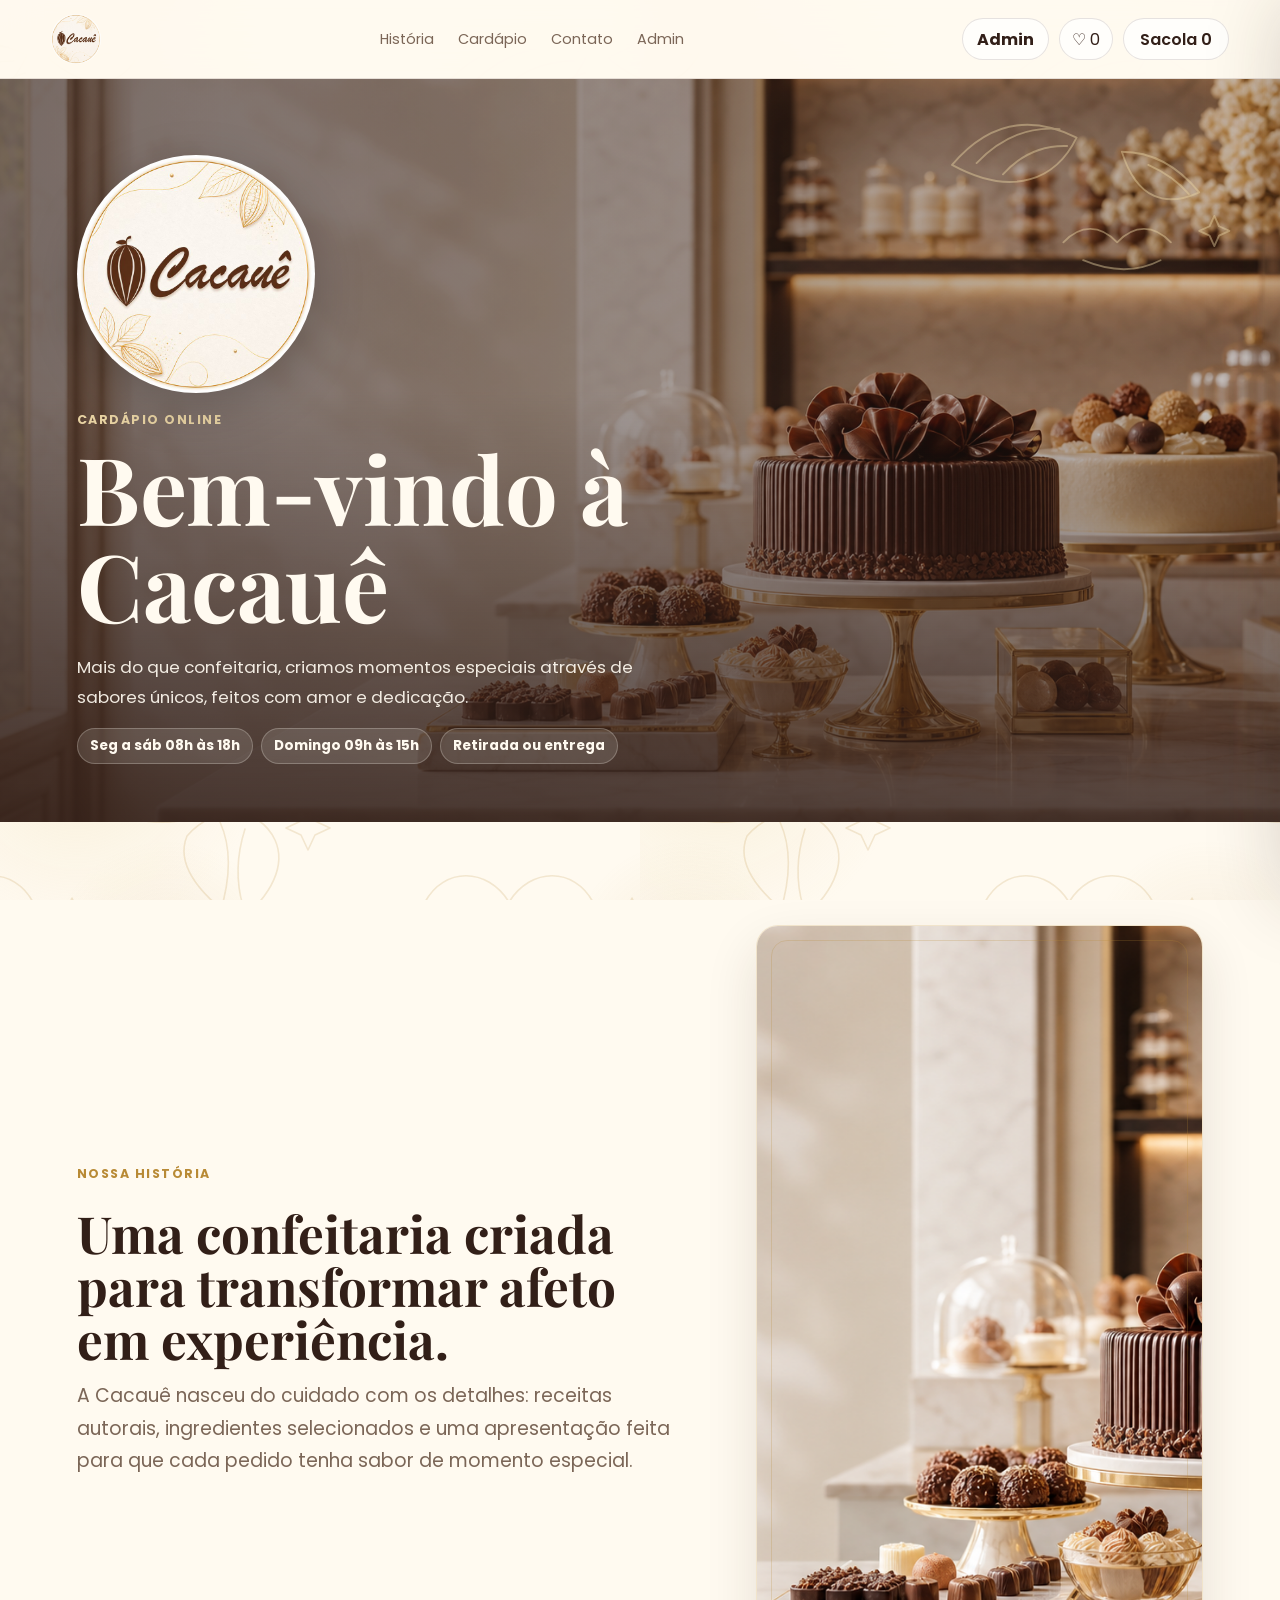
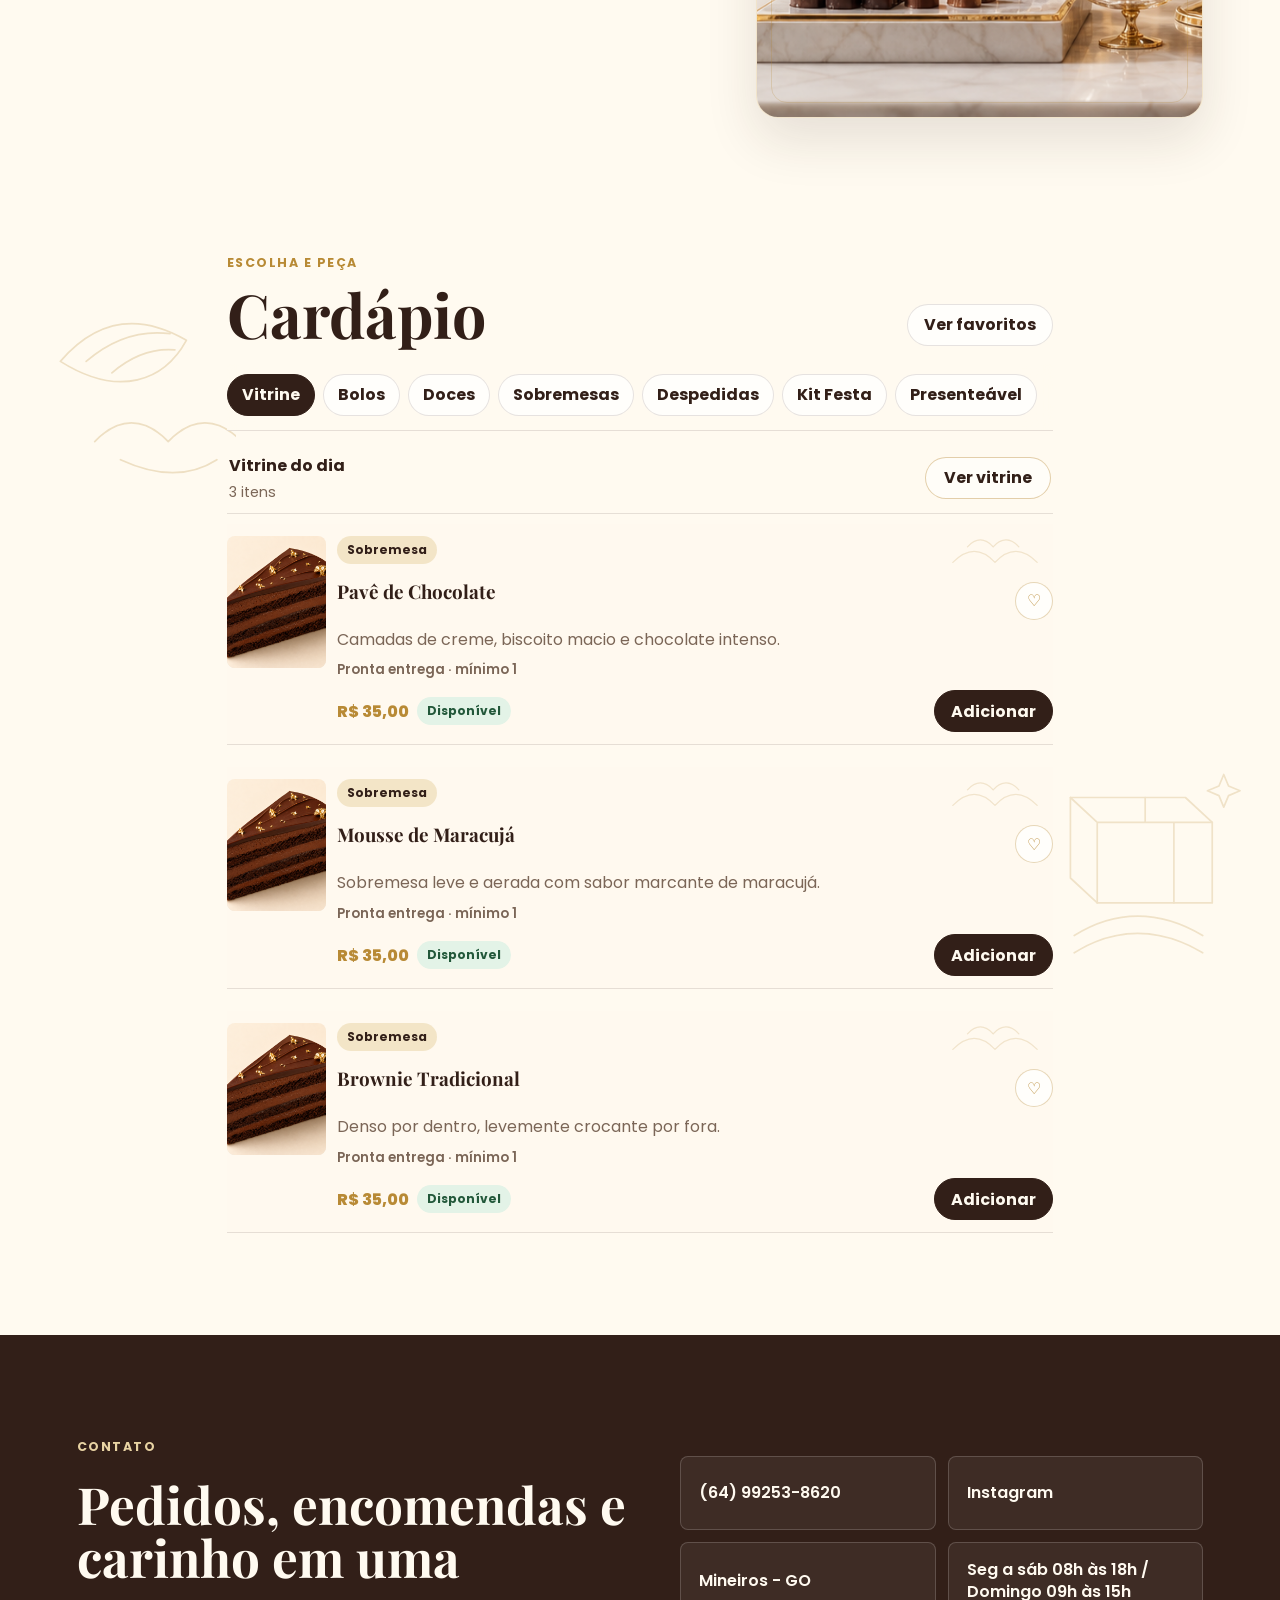
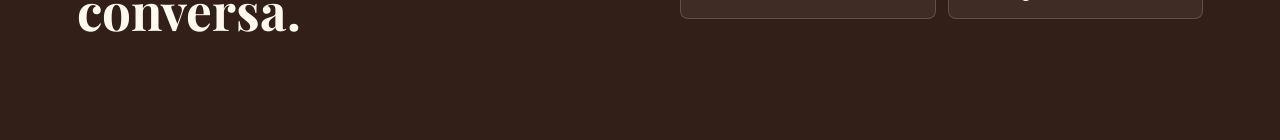
==== index.html @ 36d23761 "Add files via upload" ====
﻿<!doctype html>
<html lang="pt-BR">
  <head>
    <meta charset="UTF-8" />
    <meta name="viewport" content="width=device-width, initial-scale=1.0" />
    <meta name="theme-color" content="#fffaf0" />
    <meta name="mobile-web-app-capable" content="yes" />
    <meta name="apple-mobile-web-app-capable" content="yes" />
    <meta name="apple-mobile-web-app-title" content="Cacauê" />
    <meta name="apple-mobile-web-app-status-bar-style" content="default" />
    <link rel="manifest" href="manifest.webmanifest" />
    <link rel="icon" href="assets/icon-192.png" type="image/png" />
    <link rel="apple-touch-icon" href="assets/icon-192.png" />
    <title>Cacauê | Vitrine Digital Premium</title>
    <link rel="preconnect" href="https://fonts.googleapis.com" />
    <link rel="preconnect" href="https://fonts.gstatic.com" crossorigin />
    <link href="https://fonts.googleapis.com/css2?family=Playfair+Display:wght@600;700&family=Poppins:wght@300;400;500;600;700&display=swap" rel="stylesheet" />
    <link rel="stylesheet" href="styles.css?v=40" />
  </head>
  <body>
    <header class="topbar">
      <a class="brand" href="#home" aria-label="Cacauê">
        <img class="brand-logo-img" src="assets/logo-cacaue-app.jpg" alt="Cacauê" />
      </a>
      <nav class="desktop-nav" aria-label="Navegação principal">
        <a href="#historia">História</a>
        <a href="#cardapio">Cardápio</a>
        <a href="#contato">Contato</a>
        <button class="admin-open-button" type="button" data-open-admin>Admin</button>
      </nav>
      <div class="top-actions">
        <button class="admin-top-button" type="button" aria-label="Abrir admin" data-open-admin>Admin</button>
        <button class="icon-button" id="favoriteButton" type="button" aria-label="Ver favoritos" title="Favoritos">♡ <span id="favoriteCount">0</span></button>
        <button class="bag-button" id="bagButton" type="button" aria-label="Abrir sacola">Sacola <span id="bagCount">0</span></button>
      </div>
    </header>

    <main id="home">
      <section class="hero menu-cover">
        <img class="hero-image" src="assets/hero-cacaue.png" alt="Vitrine premium da Cacauê com bolos e doces finos" />
        <div class="hero-overlay"></div>
        <div class="hero-content">
          <img class="hero-logo-img" src="assets/logo-cacaue-app.jpg" alt="Cacauê" />
          <span class="eyebrow">Cardápio online</span>
          <h1>Bem-vindo à Cacauê</h1>
          <p>Mais do que confeitaria, criamos momentos especiais através de sabores únicos, feitos com amor e dedicação.</p>
          <div class="store-info">
            <span>Seg a sáb: 08h às 18h</span>
            <span>Domingo: 09h às 15h</span>
            <span>Retirada ou entrega</span>
          </div>
        </div>
      </section>

      <section class="section story-section" id="historia">
        <div class="story-copy">
          <span class="eyebrow" id="storyEyebrow">Nossa história</span>
          <h2 id="storyTitle">Uma confeitaria criada para transformar afeto em experiência.</h2>
          <p id="storyText">A Cacauê nasceu do cuidado com os detalhes: receitas autorais, ingredientes selecionados e uma apresentação feita para que cada pedido tenha sabor de momento especial.</p>
        </div>
        <div class="story-media">
          <img id="storyImage" src="assets/hero-cacaue.png" alt="História da Cacauê" />
        </div>
      </section>

      <section class="section care-section page-extra">
        <div class="section-heading">
          <span class="eyebrow">Feito com carinho</span>
          <h2>Detalhes que fazem a experiência ser lembrada.</h2>
        </div>
        <div class="value-grid" id="careGrid"></div>
      </section>

      <section class="section campaign-band page-extra" id="eventos">
        <div class="section-heading">
          <span class="eyebrow">Campanhas e eventos</span>
          <h2>Novidades da vitrine Cacauê.</h2>
        </div>
        <div class="campaign-grid" id="campaignGrid"></div>
      </section>

      <section class="section" id="cardapio">
        <div class="section-heading menu-heading">
          <div>
            <span class="eyebrow">Escolha e peça</span>
            <h2>Cardápio</h2>
          </div>
          <button class="text-button" id="showFavoritesOnly" type="button">Ver favoritos</button>
        </div>
        <div class="menu-layout">
          <aside class="menu-sidebar">
            <div class="category-tabs" id="categoryTabs"></div>
            <div class="menu-note page-extra">
              <span>Retirada e entrega</span>
              <p>Produtos esgotados continuam no cardápio para você conhecer tudo que a Cacauê prepara.</p>
            </div>
          </aside>
          <div>
            <div class="menu-toolbar">
              <div>
                <strong id="menuTitle">Todos os produtos</strong>
                <span id="menuCount">0 itens</span>
              </div>
              <button class="secondary-button compact" id="showAllProducts" type="button">Ver vitrine</button>
            </div>
            <div class="subcategory-tabs hidden" id="subcategoryTabs"></div>
            <div class="menu-grid" id="menuProducts"></div>
          </div>
        </div>
      </section>

      <section class="section order-section page-extra" id="encomendas">
        <div class="section-heading">
          <span class="eyebrow">Sob encomenda</span>
          <h2>Tortas, bolos, doces finos e kits para datas especiais.</h2>
        </div>
        <div class="order-grid" id="orderCategories"></div>
      </section>

      <section class="section reviews-section page-extra">
        <div class="section-heading with-action">
          <div>
            <span class="eyebrow">Avaliações dos clientes</span>
            <h2>Comentários aprovados pela Cacauê.</h2>
          </div>
          <button class="secondary-button compact" id="reviewButton" type="button">Enviar avaliação</button>
        </div>
        <div class="review-grid" id="reviewGrid"></div>
      </section>

      <section class="gallery-section page-extra" id="galeria" aria-label="Galeria Cacauê">
        <img src="assets/products/fatia-belga.png" alt="Fatia belga Cacauê" />
        <img src="assets/products/torta-pistache.png" alt="Torta de pistache Cacauê" />
        <img src="assets/products/doces-finos.png" alt="Doces finos Cacauê" />
        <img src="assets/products/bolo-red.png" alt="Bolo red velvet Cacauê" />
      </section>

      <section class="section contact-section" id="contato">
        <div class="contact-copy">
          <span class="eyebrow">Contato</span>
          <h2>Pedidos, encomendas e carinho em uma conversa.</h2>
        </div>
        <div class="contact-grid">
          <a href="https://wa.me/5564992538620" target="_blank" rel="noreferrer">(64) 99253-8620</a>
          <a href="https://instagram.com/" target="_blank" rel="noreferrer">Instagram</a>
          <span>Mineiros - GO</span>
          <span>Seg a sáb 08h às 18h / Dom 09h às 15h</span>
        </div>
      </section>

      <section class="admin-shell hidden" id="admin" aria-hidden="true" role="dialog" aria-modal="true">
        <aside class="admin-sidebar">
          <span class="eyebrow">Painel administrativo</span>
          <h2>Gestão simples da Cacauê.</h2>
          <button class="close-admin-button" id="closeAdminButton" type="button">Fechar admin</button>
          <div class="role-pill" id="adminRole">Acesso restrito</div>
          <form class="admin-login" id="adminLoginForm" autocomplete="off">
            <label for="adminEmail">E-mail autorizado</label>
            <input id="adminEmail" type="email" placeholder="seu@email.com" autocomplete="off" value="" required />
            <label for="adminPassword">Senha</label>
            <div class="password-field">
              <input id="adminPassword" type="password" placeholder="Digite sua senha" autocomplete="new-password" value="" required />
              <button id="toggleAdminPassword" type="button" aria-label="Mostrar senha" title="Mostrar senha">👁</button>
            </div>
            <button class="primary-button full" type="submit">Entrar no admin</button>
            <p id="adminLoginMessage">Use um e-mail autorizado para liberar a gestão.</p>
          </form>
          <button class="secondary-button compact hidden" id="adminLogoutButton" type="button">Sair do admin</button>
          <p class="admin-sync-message" id="adminSyncMessage">Entre no admin para salvar as alterações no servidor.</p>
          <nav class="admin-menu" aria-label="Menu administrativo">
            <a href="#admin-summary" data-admin-tab="summary">Resumo</a>
            <a href="#admin-tutorial" data-admin-tab="tutorial">Primeiro acesso</a>
            <a href="#admin-product-add" data-admin-tab="product-add">Adicionar produto</a>
            <a href="#admin-products" data-admin-tab="products">Editar produtos</a>
            <a href="#admin-orders" data-admin-tab="orders">Pedidos recebidos</a>
            <a href="#admin-campaigns" data-admin-tab="campaigns">Campanhas</a>
            <a href="#admin-reviews" data-admin-tab="reviews">Avaliações</a>
            <a href="#admin-clients" data-admin-tab="clients">Clientes</a>
            <a href="#admin-settings" data-admin-tab="settings">Configurações</a>
          </nav>
        </aside>
        <div class="admin-content hidden" id="adminContent">
          <div class="admin-welcome" id="admin-summary">
            <div>
              <span class="eyebrow">Comece por aqui</span>
              <h3>Controle rápido da loja</h3>
              <p>Veja os pedidos, cadastre produtos e confira o que aparece no cardápio.</p>
            </div>
            <div class="admin-welcome-actions">
              <button class="primary-button compact" type="button" data-admin-tab="product-add">Adicionar produto</button>
              <button class="secondary-button compact" id="refreshAdminData" type="button">Atualizar servidor</button>
            </div>
          </div>
          <div class="metric-grid" id="metricGrid"></div>
          <div class="admin-panels">
            <article id="admin-tutorial" data-admin-tab="tutorial">
              <span class="admin-section-label">Primeiro acesso</span>
              <h3>Como salvar para todos os clientes</h3>
              <p class="admin-helper">Use este passo a passo quando entrar no painel pela primeira vez ou quando algo não aparecer em outro celular.</p>
              <ol class="admin-tutorial-list">
                <li><strong>Entre com e-mail e senha do Supabase.</strong><span>O painel só salva no servidor quando aparecer a mensagem de admin conectado.</span></li>
                <li><strong>Cadastre ou edite o produto.</strong><span>Escolha categoria, subcategoria, preço, foto e disponibilidade.</span></li>
                <li><strong>Toque em salvar e espere a confirmação.</strong><span>Procure a mensagem “salvo com sucesso no servidor”. Se aparecer erro, a alteração não foi enviada para outros celulares.</span></li>
                <li><strong>Teste em outro aparelho.</strong><span>Abra o site novamente ou limpe o cache para confirmar que o servidor carregou a alteração.</span></li>
              </ol>
              <button class="primary-button compact" type="button" data-admin-tab="product-add">Cadastrar primeiro produto</button>
            </article>
            <article id="admin-orders" data-admin-tab="orders">
              <span class="admin-section-label">Acompanhar</span>
              <h3>Pedidos recebidos hoje</h3>
              <div id="orderList"></div>
            </article>
            <article id="admin-product-add" data-admin-tab="product-add">
              <span class="admin-section-label">Cardápio</span>
              <h3>Adicionar produto</h3>
              <p class="admin-helper">Cadastre um novo item no cardápio. Depois de salvar, ele aparecerá no site conforme a categoria, subcategoria e disponibilidade escolhidas.</p>
              <form id="productForm" class="admin-product-form">
                <input type="hidden" id="productId" />
                <label for="productName">Nome do produto</label>
                <small>Exemplo: Bolo de Ninho, Brigadeiro Belga, Kit Festa.</small>
                <input id="productName" placeholder="Nome do produto" required />
                <label for="productCategory">Categoria</label>
                <small>Escolha a aba onde esse produto vai aparecer no site.</small>
                <select id="productCategory" required></select>
                <div class="admin-subcategory-field" id="productSubcategoryField">
                  <label for="productSubcategory">Subaba / subcategoria</label>
                  <small>Escolha a subaba correta. Use "Nova subaba" apenas quando precisar criar outra opção.</small>
                  <select id="productSubcategory"></select>
                  <input id="productSubcategoryCustom" class="hidden" placeholder="Digite o nome da nova subaba" />
                </div>
                <label for="productPrice">Preço</label>
                <small>Use 0 quando o valor precisar aparecer como "Consultar".</small>
                <input id="productPrice" type="number" min="0" step="0.01" placeholder="Preço (0 = consultar)" required />
                <label for="productMinimum">Pedido mínimo</label>
                <small>Informe a menor quantidade aceita para esse produto.</small>
                <input id="productMinimum" type="number" min="1" step="1" placeholder="Pedido mínimo" required />
                <label for="productImage">Foto do produto</label>
                <small>Escolha uma foto do telefone ou cole o endereço da imagem.</small>
                <input id="productImage" placeholder="Imagem" value="assets/products/doces-finos.png" />
                <input id="productImageFile" type="file" accept="image/*" />
                <div class="admin-image-preview" id="productImagePreview">
                  <img src="assets/products/doces-finos.png" alt="Prévia da foto do produto" />
                  <span>Prévia da foto</span>
                </div>
                <label for="productImageFit">Como a foto aparece</label>
                <small>Use preencher para vitrine 3x4. Use foto inteira quando não quiser cortar nada.</small>
                <select id="productImageFit">
                  <option value="cover">Preencher 3x4</option>
                  <option value="contain">Mostrar foto inteira</option>
                </select>
                <label for="productImagePosition">Enquadramento da foto</label>
                <small>Escolha qual parte da foto deve ficar mais visível.</small>
                <select id="productImagePosition">
                  <option value="center">Centro</option>
                  <option value="top">Topo</option>
                  <option value="bottom">Baixo</option>
                  <option value="left">Esquerda</option>
                  <option value="right">Direita</option>
                </select>
                <label for="productShort">Descrição curta</label>
                <small>Aparece no card do produto.</small>
                <textarea id="productShort" placeholder="Descrição curta" required></textarea>
                <label for="productDescription">Descrição completa</label>
                <small>Aparece quando o cliente abre os detalhes do produto.</small>
                <textarea id="productDescription" placeholder="Descrição completa" required></textarea>
                <label class="admin-check"><input id="productAvailable" type="checkbox" checked /> Disponível para compra</label>
                <label class="admin-check"><input id="productShowcase" type="checkbox" /> Aparece na Vitrine do dia</label>
                <label class="admin-check"><input id="productMadeToOrder" type="checkbox" checked /> Sob encomenda</label>
                <div class="admin-status-box">
                  <strong>Status na vitrine</strong>
                  <small>Disponível permite compra. Indisponível continua visível como esgotado quando estiver na Vitrine.</small>
                </div>
                <label for="productTags">Selos do produto</label>
                <small>Separe por vírgula. Exemplo: Favorito, Mais vendido, Destaque, Novidade.</small>
                <input id="productTags" placeholder="Favorito, Destaque, Novidade" />
                <div class="admin-form-actions">
                  <button class="primary-button compact" type="submit">Salvar produto</button>
                  <button class="secondary-button compact" id="cancelProductEdit" type="button">Cancelar edição</button>
                </div>
              </form>
            </article>
            <article id="admin-products" data-admin-tab="products">
              <span class="admin-section-label">Editar</span>
              <h3>Editar produtos cadastrados</h3>
              <p class="admin-helper">Escolha uma categoria, toque em editar e altere foto, preço, descrição, disponibilidade e selos.</p>
              <div class="admin-filter-row">
                <select id="adminCategoryFilter" aria-label="Filtrar produtos por categoria"></select>
                <span id="adminProductCount"></span>
              </div>
              <h4 class="admin-list-title">Produtos já cadastrados</h4>
              <div class="admin-product-list" id="adminProductList"></div>
            </article>
            <article id="admin-campaigns" data-admin-tab="campaigns">
              <span class="admin-section-label">Divulgação</span>
              <h3>Cadastrar campanha</h3>
              <p class="admin-helper">Use para divulgar festival, promoção, data comemorativa ou lançamento. A campanha só aparece enquanto estiver dentro das datas.</p>
              <form id="campaignForm" class="admin-product-form">
                <input type="hidden" id="campaignId" name="id" />
                <label for="campaignTitle">Nome da campanha</label>
                <small>Exemplo: Festival de Fatias, Dia dos Namorados, Kit Especial.</small>
                <input id="campaignTitle" name="title" placeholder="Título da campanha" required />
                <label for="campaignDescription">Descrição da campanha</label>
                <small>Explique o que o cliente vai encontrar nessa campanha.</small>
                <textarea id="campaignDescription" name="description" placeholder="Descrição que aparece no site" required></textarea>
                <label for="campaignImage">Foto da campanha</label>
                <small>Escolha uma imagem do telefone ou cole o caminho da imagem.</small>
                <input id="campaignImage" name="image" placeholder="assets/hero-cacaue.png" value="assets/hero-cacaue.png" />
                <input id="campaignImageFile" type="file" accept="image/*" />
                <div class="admin-image-preview" id="campaignImagePreview">
                  <img src="assets/hero-cacaue.png" alt="Prévia da campanha" />
                  <span>Prévia da campanha</span>
                </div>
                <label for="campaignStart">Período da campanha</label>
                <small>Data inicial e data final. Depois da data final ela some automaticamente.</small>
                <input id="campaignStart" name="starts" type="date" required />
                <input id="campaignEnd" name="date" type="date" required />
                <div class="admin-form-actions">
                  <button class="primary-button compact" type="submit">Salvar campanha</button>
                  <button class="secondary-button compact" id="cancelCampaignEdit" type="button">Cancelar edição</button>
                </div>
              </form>
              <div id="adminCampaigns"></div>
            </article>
            <article id="admin-reviews" data-admin-tab="reviews">
              <span class="admin-section-label">Relacionamento</span>
              <h3>Avaliações pendentes</h3>
              <p class="admin-helper">Aprove ou remova os comentários enviados pelos clientes antes de aparecerem no site.</p>
              <div id="pendingReviews"></div>
            </article>
            <article id="admin-clients" data-admin-tab="clients">
              <span class="admin-section-label">Histórico</span>
              <h3>Clientes</h3>
              <p class="admin-helper">Resumo dos clientes para acompanhar histórico, pedidos e relacionamento.</p>
              <div id="clientList"></div>
            </article>
            <article id="admin-settings" data-admin-tab="settings">
              <span class="admin-section-label">Loja</span>
              <h3>Configurações da loja</h3>
              <p class="admin-helper">Altere aqui os dados que aparecem na área de contato e no topo do site.</p>
              <form id="storeSettingsForm" class="admin-product-form">
                <label for="storeWhatsapp">WhatsApp</label>
                <small>Digite com DDD. Exemplo: (64) 99253-8620.</small>
                <input id="storeWhatsapp" name="whatsapp" placeholder="(64) 99253-8620" required />
                <label for="storeInstagram">Instagram</label>
                <small>Cole o link do perfil ou deixe apenas https://instagram.com/.</small>
                <input id="storeInstagram" name="instagram" placeholder="https://instagram.com/" required />
                <label for="storeCity">Cidade</label>
                <input id="storeCity" name="city" placeholder="Mineiros - GO" required />
                <label for="storeWeekHours">Horário durante a semana</label>
                <input id="storeWeekHours" name="weekHours" placeholder="Seg a sáb 08h às 18h" required />
                <label for="storeSundayHours">Horário de domingo</label>
                <input id="storeSundayHours" name="sundayHours" placeholder="Domingo 09h às 15h" required />
                <label for="storeOrderRule">Regra de pedidos</label>
                <small>Exemplo: 50% na confirmação e restante na retirada.</small>
                <textarea id="storeOrderRule" name="orderRule" placeholder="Regra de pagamento ou retirada" required></textarea>
                <label for="storeHeroTitle">Capa do site</label>
                <small>Edite a chamada principal, frase e foto que aparecem no topo da vitrine.</small>
                <input id="storeHeroEyebrow" name="heroEyebrow" placeholder="Cardápio online" />
                <input id="storeHeroTitle" name="heroTitle" placeholder="Bem-vindo à Cacauê" />
                <textarea id="storeHeroText" name="heroText" placeholder="Frase da capa"></textarea>
                <input id="storeHeroImage" name="heroImage" placeholder="assets/hero-cacaue.png" />
                <input id="storeHeroImageFile" type="file" accept="image/*" />
                <div class="admin-image-preview" id="storeHeroImagePreview">
                  <img src="assets/hero-cacaue.png" alt="Prévia da capa" />
                  <span>Prévia da capa</span>
                </div>
                <label for="storeLogoImage">Logo da marca</label>
                <small>Escolha a logo que aparece no topo e na capa do site.</small>
                <input id="storeLogoImage" name="logoImage" placeholder="assets/logo-cacaue-app.jpg" />
                <input id="storeLogoImageFile" type="file" accept="image/*" />
                <div class="admin-image-preview logo-preview" id="storeLogoImagePreview">
                  <img src="assets/logo-cacaue-app.jpg" alt="Prévia da logo" />
                  <span>Prévia da logo</span>
                </div>
                <label for="storeStoryTitle">História da Cacauê</label>
                <small>Esse texto aparece na página inicial para contar um pouco da marca.</small>
                <input id="storeStoryEyebrow" name="storyEyebrow" placeholder="Nossa história" />
                <input id="storeStoryTitle" name="storyTitle" placeholder="Título da história" />
                <textarea id="storeStoryText" name="storyText" placeholder="Conte aqui a história da Cacauê"></textarea>
                <input id="storeStoryImage" name="storyImage" placeholder="assets/hero-cacaue.png" />
                <input id="storeStoryImageFile" type="file" accept="image/*" />
                <div class="admin-image-preview" id="storeStoryImagePreview">
                  <img src="assets/hero-cacaue.png" alt="Prévia da história" />
                  <span>Prévia da história</span>
                </div>
                <button class="primary-button compact" type="submit">Salvar dados da loja</button>
              </form>
              <div class="admin-setting-list" id="storeSettingsPreview">
                <div><span>WhatsApp</span><strong>(64) 99253-8620</strong></div>
                <div><span>Cidade</span><strong>Mineiros - GO</strong></div>
                <div><span>Funcionamento</span><strong>Seg a sáb 08h às 18h / Dom 09h às 15h</strong></div>
                <div><span>Pedidos</span><strong>50% na confirmação e restante na retirada</strong></div>
              </div>
            </article>
          </div>
        </div>
      </section>
    </main>

    <div class="modal" id="productModal" aria-hidden="true">
      <div class="modal-panel" role="dialog" aria-modal="true" aria-labelledby="modalTitle">
        <button class="close-button" type="button" data-close-modal aria-label="Fechar">×</button>
        <div class="product-detail" id="productDetail"></div>
      </div>
    </div>

    <div class="bag-summary hidden" id="bagSummary" aria-live="polite">
      <div>
        <strong id="bagSummaryTitle">Item adicionado</strong>
        <span id="bagSummaryMeta">Sua sacola foi atualizada.</span>
      </div>
      <div class="bag-summary-actions">
        <button class="secondary-button compact" id="summaryOpenBag" type="button">Ver sacola</button>
        <button class="primary-button compact" id="summaryCheckout" type="button">Finalizar pedido</button>
      </div>
    </div>

    <aside class="drawer" id="bagDrawer" aria-hidden="true">
      <div class="drawer-header">
        <div>
          <span class="eyebrow">Sacola</span>
          <h2>Seu pedido</h2>
        </div>
        <button class="close-button" type="button" id="closeBag" aria-label="Fechar sacola">×</button>
      </div>
      <div class="drawer-body">
        <div id="bagItems"></div>
        <div class="customer-form">
          <h3>Dados do pedido</h3>
          <input id="customerName" placeholder="Nome para o pedido" />
        </div>
        <div class="fulfillment">
          <div class="segmented">
            <button type="button" class="active" data-mode="retirada">Retirada</button>
            <button type="button" data-mode="entrega">Entrega</button>
          </div>
          <div id="pickupFields" class="field-grid">
            <input id="pickupDate" type="date" />
            <input id="pickupTime" type="time" />
          </div>
          <div id="deliveryFields" class="field-grid hidden">
            <input placeholder="Endereço" />
            <input placeholder="Número" />
            <input placeholder="Complemento" />
            <input placeholder="Bairro" />
            <input placeholder="Referência" />
          </div>
        </div>
        <div class="totals" id="totals"></div>
        <button class="primary-button full" id="checkoutButton" type="button">Finalizar pedido</button>
        <div class="thanks hidden" id="thanksBox"></div>
      </div>
    </aside>

    <div class="modal" id="reviewModal" aria-hidden="true">
      <div class="modal-panel small" role="dialog" aria-modal="true" aria-labelledby="reviewTitle">
        <button class="close-button" type="button" data-close-review aria-label="Fechar">×</button>
        <h2 id="reviewTitle">Enviar avaliação</h2>
        <form id="reviewForm" class="review-form">
          <input name="name" placeholder="Seu nome" required />
          <textarea name="message" placeholder="Conte como foi sua experiência" required></textarea>
          <button class="primary-button full" type="submit">Enviar para aprovação</button>
        </form>
      </div>
    </div>

    <div class="install-app hidden" id="installAppPrompt" role="dialog" aria-live="polite" aria-label="Salvar app Cacauê">
      <div>
        <strong>Salvar Cacauê no celular</strong>
        <span id="installAppText">Acesse a vitrine mais rápido pela tela inicial.</span>
      </div>
      <div class="install-app-actions">
        <button class="secondary-button compact" id="dismissInstallApp" type="button">Agora não</button>
        <button class="primary-button compact" id="installAppButton" type="button">Salvar app</button>
      </div>
    </div>

    <script src="app.js?v=30"></script>
  </body>
</html>
---- styles.css ----
:root {
  --gold: #b88a35;
  --gold-soft: #e8d3a3;
  --cream: #fffaf0;
  --beige: #eadfce;
  --brown: #321f18;
  --muted: #7b6657;
  --white: #fffefb;
  --line: rgba(50, 31, 24, 0.12);
  --decor-line: rgba(184, 138, 53, 0.22);
  --shadow: 0 24px 70px rgba(50, 31, 24, 0.12);
  --radius: 8px;
}

* {
  box-sizing: border-box;
}

html {
  width: 100%;
  scroll-behavior: smooth;
  overflow-x: hidden;
}

body {
  width: 100%;
  min-width: 0;
  margin: 0;
  overflow-x: hidden;
  color: var(--brown);
  background-color: var(--cream);
  background-image:
    url("data:image/svg+xml,%3Csvg width='560' height='560' viewBox='0 0 560 560' xmlns='http://www.w3.org/2000/svg'%3E%3Cg fill='none' stroke='%23b88a35' stroke-width='1.6' stroke-linecap='round' stroke-linejoin='round' opacity='.18'%3E%3Cpath d='M76 96c42-54 96-67 151-41-22 49-73 79-151 41Z'/%3E%3Cpath d='M105 91c29-32 64-47 104-44M132 100c22-26 50-39 82-39M171 112c14-20 31-32 54-39'/%3E%3Cpath d='M248 58c30-18 61-20 92-7-14 31-45 47-92 7Z'/%3E%3Cpath d='M278 64c18-11 36-14 55-9'/%3E%3Cellipse cx='410' cy='92' rx='28' ry='11' transform='rotate(-16 410 92)'/%3E%3Cellipse cx='462' cy='118' rx='28' ry='11' transform='rotate(18 462 118)'/%3E%3Cpath d='M387 276c28-32 72-30 88 4 11 24-2 55-37 82-39-28-63-57-51-86Z'/%3E%3Cpath d='M420 262c10 22 12 52 0 91M445 269c-8 25-10 50-2 77'/%3E%3Cpath d='M65 342c19-35 62-35 84 0 22-35 65-35 84 0-18 36-52 67-84 89-32-22-66-53-84-89Z'/%3E%3Cpath d='M318 430c33-24 73-24 105 0M318 430c33 24 72 24 105 0M356 407v47M386 407v47'/%3E%3Cpath d='M64 480c60-34 116-34 166 0M84 501c44-24 83-24 126 0'/%3E%3Cpath d='M376 488c45-29 94-29 139 0M376 512c45-29 94-29 139 0'/%3E%3Cpath d='M274 224c28-28 58-28 86 0 28-28 58-28 86 0'/%3E%3Cpath d='M297 245c45 23 86 23 127 0'/%3E%3Cpath d='M90 210c18-25 45-25 63 0 18-25 45-25 63 0'/%3E%3Cpath d='M121 232c18 12 45 12 64 0'/%3E%3Cpath d='M508 246l7 15 15 7-15 7-7 15-7-15-15-7 15-7 7-15ZM272 338l5 11 11 5-11 5-5 11-5-11-11-5 11-5 5-11Z'/%3E%3Ccircle cx='500' cy='374' r='4'/%3E%3Ccircle cx='520' cy='396' r='2.5'/%3E%3Ccircle cx='260' cy='116' r='3'/%3E%3C/g%3E%3C/svg%3E"),
    radial-gradient(circle at 12% 18%, rgba(232, 211, 163, 0.26), transparent 24%),
    radial-gradient(circle at 86% 42%, rgba(184, 138, 53, 0.1), transparent 22%);
  background-attachment: fixed;
  background-size: 560px 560px, 640px 640px, 520px 520px;
  background-position: center top, left top, right 220px;
  font-family: "Poppins", sans-serif;
}

main {
  width: 100%;
  min-width: 0;
  overflow: hidden;
}

button,
input,
textarea {
  font: inherit;
}

button,
a {
  -webkit-tap-highlight-color: transparent;
}

a {
  color: inherit;
  text-decoration: none;
}

img {
  display: block;
  max-width: 100%;
}

.topbar {
  position: sticky;
  top: 0;
  z-index: 20;
  display: flex;
  align-items: center;
  justify-content: space-between;
  gap: 18px;
  min-height: 74px;
  width: 100%;
  padding: 14px clamp(18px, 4vw, 56px);
  background: rgba(255, 250, 240, 0.88);
  border-bottom: 1px solid var(--line);
  backdrop-filter: blur(18px);
}

.brand,
.logo-lockup {
  display: inline-flex;
  align-items: center;
  gap: 10px;
  color: var(--brown);
  font-family: "Playfair Display", serif;
  font-size: 1.35rem;
  font-weight: 700;
}

.brand-mark {
  display: grid;
  width: 38px;
  height: 38px;
  place-items: center;
  color: var(--cream);
  background: var(--brown);
  border: 1px solid rgba(184, 138, 53, 0.5);
  border-radius: 50%;
  font-family: "Playfair Display", serif;
  font-weight: 700;
}

.brand-mark.large {
  width: 54px;
  height: 54px;
  font-size: 1.7rem;
  background: linear-gradient(140deg, var(--brown), #6b4b32);
}

.brand-logo-img {
  display: block;
  width: 50px;
  height: 50px;
  object-fit: contain;
  object-position: center;
  border-radius: 50%;
}

.desktop-nav {
  display: flex;
  align-items: center;
  gap: 24px;
  color: var(--muted);
  font-size: 0.9rem;
}

.desktop-nav a:hover,
.admin-open-button:hover,
.admin-top-button:hover {
  color: var(--brown);
}

.admin-open-button,
.close-admin-button {
  border: 0;
  background: transparent;
  color: inherit;
  cursor: pointer;
  font: inherit;
}

.admin-open-button {
  padding: 0;
}

.close-admin-button {
  width: 100%;
  min-height: 40px;
  margin: 14px 0;
  border: 1px solid var(--line);
  border-radius: 999px;
  background: var(--white);
  color: var(--brown);
  font-weight: 700;
}

.top-actions {
  display: flex;
  align-items: center;
  gap: 10px;
}

.icon-button,
.bag-button,
.text-button,
.admin-top-button,
.close-button,
.segmented button {
  cursor: pointer;
  border: 1px solid var(--line);
  background: var(--white);
  color: var(--brown);
}

.icon-button {
  min-width: 54px;
  height: 42px;
  border-radius: 999px;
}

.admin-top-button {
  min-height: 42px;
  padding: 0 14px;
  border-radius: 999px;
  font-weight: 700;
}

.bag-button {
  min-height: 42px;
  padding: 0 16px;
  border-radius: 999px;
  font-weight: 600;
}

.bag-button.has-items {
  color: var(--cream);
  background: var(--brown);
  border-color: var(--gold);
  box-shadow: 0 0 0 4px rgba(184, 138, 53, 0.18), 0 12px 28px rgba(50, 31, 24, 0.16);
}

.text-button {
  min-height: 42px;
  padding: 0 16px;
  border-radius: 999px;
  font-weight: 700;
}

.hero {
  position: relative;
  min-height: calc(92vh - 74px);
  overflow: hidden;
  display: grid;
  align-items: center;
  padding: clamp(34px, 6vw, 78px) clamp(20px, 6vw, 86px);
}

.page-extra {
  display: none !important;
}

.menu-cover {
  min-height: clamp(480px, 72vh, 660px);
  align-items: end;
  padding: clamp(42px, 7vw, 76px) clamp(22px, 6vw, 86px) clamp(34px, 6vw, 58px);
}

.menu-cover::before {
  content: "";
  position: absolute;
  inset: 18px 24px auto auto;
  width: min(340px, 42vw);
  height: 220px;
  background-image: url("data:image/svg+xml,%3Csvg width='360' height='230' viewBox='0 0 360 230' xmlns='http://www.w3.org/2000/svg'%3E%3Cg fill='none' stroke='%23e8d3a3' stroke-width='2' stroke-linecap='round' stroke-linejoin='round' opacity='.62'%3E%3Cpath d='M38 72c38-45 82-54 132-29-21 43-66 65-132 29Z'/%3E%3Cpath d='M64 70c26-27 55-39 88-36M92 82c19-21 41-31 68-30'/%3E%3Cpath d='M218 58c32 0 59 15 82 43-35 16-66 8-82-43Z'/%3E%3Cpath d='M246 72c18 8 32 18 43 31'/%3E%3Cpath d='M156 154c18-19 39-19 57 0 18-19 39-19 57 0'/%3E%3Cpath d='M177 173c31 13 57 13 82 0'/%3E%3Cpath d='M316 126l5 11 11 5-11 5-5 11-5-11-11-5 11-5 5-11Z'/%3E%3C/g%3E%3C/svg%3E");
  background-repeat: no-repeat;
  background-size: contain;
  opacity: 0.72;
  pointer-events: none;
  z-index: 1;
}

.menu-cover .hero-overlay {
  background: linear-gradient(0deg, rgba(50, 31, 24, 0.78), rgba(50, 31, 24, 0.18) 58%), linear-gradient(90deg, rgba(50, 31, 24, 0.58), rgba(50, 31, 24, 0.08));
}

.menu-cover .hero-content {
  width: min(760px, 100%);
  padding: 0;
  color: var(--cream);
}

.menu-cover .eyebrow {
  color: var(--gold-soft);
}

.menu-cover h1 {
  max-width: 980px;
  margin-top: 8px;
  font-size: clamp(3.1rem, 7.4vw, 5.85rem);
}

.menu-cover p {
  width: min(620px, 100%);
  margin-top: 10px;
  color: rgba(255, 250, 240, 0.92);
  font-size: 1rem;
}

.store-info {
  display: flex;
  flex-wrap: wrap;
  gap: 8px;
  margin-top: 16px;
}

.store-info span {
  min-height: 34px;
  padding: 7px 12px;
  border: 1px solid rgba(255, 250, 240, 0.24);
  border-radius: 999px;
  background: rgba(255, 250, 240, 0.12);
  color: var(--cream);
  font-size: 0.86rem;
  font-weight: 700;
}

.story-section {
  display: grid;
  grid-template-columns: minmax(0, 1fr) minmax(260px, 0.72fr);
  align-items: center;
  gap: clamp(22px, 5vw, 58px);
  padding-top: clamp(34px, 6vw, 72px);
  padding-bottom: clamp(34px, 6vw, 72px);
}

.story-copy {
  display: grid;
  gap: 14px;
}

.story-copy p {
  max-width: 680px;
  color: var(--muted);
  font-size: clamp(1rem, 2vw, 1.18rem);
  line-height: 1.72;
}

.story-media {
  position: relative;
  overflow: hidden;
  border: 1px solid rgba(184, 138, 53, 0.2);
  border-radius: 22px;
  background: rgba(255, 250, 240, 0.86);
  box-shadow: 0 22px 52px rgba(50, 31, 24, 0.12);
}

.story-media::after {
  content: "";
  position: absolute;
  inset: 14px;
  border: 1px solid rgba(184, 138, 53, 0.22);
  border-radius: 16px;
  pointer-events: none;
}

.story-media img {
  display: block;
  width: 100%;
  aspect-ratio: 9 / 16;
  object-fit: cover;
}

.hero-image,
.hero-overlay {
  position: absolute;
  inset: 0;
  width: 100%;
  height: 100%;
}

.hero-image {
  object-fit: cover;
}

.hero-overlay {
  background: linear-gradient(90deg, rgba(255, 250, 240, 0.96), rgba(255, 250, 240, 0.72) 39%, rgba(255, 250, 240, 0.16) 70%);
}

.hero-content {
  position: relative;
  z-index: 1;
  width: min(660px, 100%);
  padding-bottom: 3vh;
}

.hero-logo-img {
  display: block;
  width: min(238px, 34vw);
  aspect-ratio: 1;
  max-height: none;
  margin-bottom: 18px;
  object-fit: contain;
  object-position: center;
  border-radius: 50%;
  filter: drop-shadow(0 14px 24px rgba(0, 0, 0, 0.18));
}

h1,
h2,
h3 {
  margin: 0;
  font-family: "Playfair Display", serif;
  line-height: 1.04;
  letter-spacing: 0;
}

h1 {
  margin-top: 24px;
  font-size: clamp(2.45rem, 5vw, 4.45rem);
}

h2 {
  font-size: clamp(2rem, 4vw, 3.6rem);
}

h3 {
  font-size: 1.35rem;
}

p {
  margin: 0;
  color: var(--muted);
  line-height: 1.8;
}

.hero-content p {
  width: min(560px, 100%);
  margin-top: 18px;
  font-size: 1.05rem;
}

.hero-actions {
  display: flex;
  flex-wrap: wrap;
  gap: 12px;
  margin-top: 24px;
}

.primary-button,
.secondary-button {
  display: inline-flex;
  align-items: center;
  justify-content: center;
  min-height: 48px;
  padding: 0 22px;
  border-radius: 999px;
  border: 1px solid transparent;
  cursor: pointer;
  font-weight: 700;
}

.primary-button {
  color: var(--cream);
  background: var(--brown);
}

.primary-button:disabled,
.secondary-button:disabled {
  cursor: not-allowed;
  color: var(--muted);
  background: var(--beige);
  border-color: transparent;
}

.secondary-button {
  color: var(--brown);
  background: rgba(255, 254, 251, 0.72);
  border-color: rgba(184, 138, 53, 0.4);
}

.compact {
  min-height: 42px;
  padding-inline: 18px;
}

.full {
  width: 100%;
}

.section {
  width: 100%;
  padding: clamp(56px, 8vw, 108px) clamp(20px, 6vw, 86px);
}

#cardapio {
  position: relative;
  width: min(980px, 100%);
  margin: 0 auto;
  padding-top: 34px;
}

#cardapio::before,
#cardapio::after {
  content: "";
  position: absolute;
  z-index: -1;
  pointer-events: none;
  background-repeat: no-repeat;
  background-size: contain;
  opacity: 0.5;
}

#cardapio::before {
  top: 86px;
  right: calc(100% - 86px);
  width: 210px;
  height: 210px;
  background-image: url("data:image/svg+xml,%3Csvg width='220' height='220' viewBox='0 0 220 220' xmlns='http://www.w3.org/2000/svg'%3E%3Cg fill='none' stroke='%23b88a35' stroke-width='1.8' stroke-linecap='round' stroke-linejoin='round' opacity='.48'%3E%3Cpath d='M36 58c38-44 82-51 132-22-23 42-70 61-132 22Z'/%3E%3Cpath d='M63 58c28-24 57-33 88-29M90 70c21-18 42-26 66-24'/%3E%3Cpath d='M72 142c25-26 52-26 77 0 25-26 52-26 77 0'/%3E%3Cpath d='M99 161c39 18 73 18 101 0'/%3E%3C/g%3E%3C/svg%3E");
}

#cardapio::after {
  top: 520px;
  left: calc(100% - 96px);
  width: 230px;
  height: 230px;
  background-image: url("data:image/svg+xml,%3Csvg width='240' height='240' viewBox='0 0 240 240' xmlns='http://www.w3.org/2000/svg'%3E%3Cg fill='none' stroke='%23b88a35' stroke-width='1.8' stroke-linecap='round' stroke-linejoin='round' opacity='.42'%3E%3Cpath d='M38 60h120l28 26v84H66L38 144V60Z'/%3E%3Cpath d='M38 60l28 26h120M66 86v84M116 60v26M146 86v84'/%3E%3Cpath d='M42 204c43-27 89-27 134 0M42 222c43-27 89-27 134 0'/%3E%3Cpath d='M198 36l5 12 12 5-12 5-5 12-5-12-12-5 12-5 5-12Z'/%3E%3C/g%3E%3C/svg%3E");
}

.section-heading {
  width: min(820px, 100%);
  margin-bottom: 34px;
}

.section-heading.with-action {
  width: 100%;
  display: flex;
  align-items: end;
  justify-content: space-between;
  gap: 22px;
}

.menu-heading {
  display: flex;
  align-items: end;
  justify-content: space-between;
  gap: 14px;
  width: 100%;
  margin-bottom: 18px;
}

.menu-heading h2 {
  font-size: clamp(2.4rem, 5vw, 3.8rem);
}

.eyebrow {
  display: block;
  margin-bottom: 10px;
  color: var(--gold);
  font-size: 0.78rem;
  font-weight: 700;
  letter-spacing: 0.12em;
  text-transform: uppercase;
}

.value-grid,
.campaign-grid,
.order-grid,
.review-grid,
.metric-grid,
.admin-panels {
  display: grid;
  gap: 18px;
}

.value-grid {
  grid-template-columns: repeat(3, minmax(0, 1fr));
}

.value-card,
.campaign-card,
.order-card,
.review-card,
.metric-card,
.admin-panels article {
  background: rgba(255, 254, 251, 0.78);
  border: 1px solid var(--line);
  border-radius: var(--radius);
  box-shadow: 0 16px 45px rgba(50, 31, 24, 0.06);
}

.value-card,
.order-card,
.review-card,
.metric-card,
.admin-panels article {
  padding: 24px;
}

.value-card span {
  display: grid;
  width: 42px;
  height: 42px;
  margin-bottom: 18px;
  place-items: center;
  color: var(--cream);
  background: var(--gold);
  border-radius: 50%;
  font-weight: 700;
}

.campaign-band {
  background: var(--white);
}

.campaign-grid {
  grid-template-columns: repeat(2, minmax(0, 1fr));
}

.campaign-card {
  overflow: hidden;
}

.campaign-card img {
  width: 100%;
  height: 260px;
  object-fit: cover;
  background: var(--beige);
}

.campaign-card .campaign-copy {
  padding: 24px;
}

.campaign-date,
.status,
.badge,
.role-pill {
  display: inline-flex;
  align-items: center;
  min-height: 28px;
  padding: 0 10px;
  border-radius: 999px;
  font-size: 0.76rem;
  font-weight: 700;
}

.campaign-date,
.role-pill {
  color: #7a5418;
  background: rgba(232, 211, 163, 0.45);
}

.product-rail,
.product-grid,
.menu-grid {
  display: grid;
  gap: 22px;
}

.product-rail {
  grid-auto-flow: column;
  grid-auto-columns: minmax(240px, 310px);
  overflow-x: auto;
  padding: 16px 4px 24px;
  scroll-snap-type: x mandatory;
}

.product-grid {
  grid-template-columns: repeat(4, minmax(0, 1fr));
}

.menu-layout {
  display: grid;
  grid-template-columns: 1fr;
  gap: 14px;
  align-items: start;
}

.menu-sidebar {
  position: sticky;
  top: 74px;
  z-index: 12;
  display: grid;
  gap: 10px;
  padding: 10px 0;
  background: rgba(255, 250, 240, 0.88);
  border-bottom: 1px solid var(--line);
  backdrop-filter: blur(14px);
}

.category-tabs {
  display: flex;
  gap: 8px;
  overflow-x: auto;
  overscroll-behavior-inline: contain;
  padding-bottom: 4px;
  -webkit-overflow-scrolling: touch;
}

.category-tabs button,
.subcategory-tabs button,
.add-button {
  min-height: 42px;
  border: 1px solid var(--line);
  border-radius: 999px;
  background: var(--white);
  color: var(--brown);
  cursor: pointer;
  font-weight: 700;
}

.category-tabs button {
  flex: 0 0 auto;
  padding: 0 14px;
  text-align: center;
  white-space: nowrap;
}

.subcategory-tabs {
  display: flex;
  gap: 8px;
  margin: 0 0 14px;
  overflow-x: auto;
  overscroll-behavior-inline: contain;
  padding: 2px 2px 8px;
  scrollbar-width: none;
  -webkit-overflow-scrolling: touch;
}

.category-tabs::after,
.subcategory-tabs::after {
  content: "";
  flex: 0 0 10px;
}

.subcategory-tabs::-webkit-scrollbar {
  display: none;
}

.subcategory-tabs button {
  flex: 0 0 auto;
  min-height: 38px;
  padding: 0 13px;
  color: var(--muted);
  background: rgba(255, 254, 251, 0.84);
  white-space: nowrap;
}

.category-tabs button.active,
.subcategory-tabs button.active,
.add-button {
  color: var(--cream);
  background: var(--brown);
  border-color: var(--brown);
}

.add-button {
  padding: 0 16px;
  white-space: nowrap;
}

.add-button:disabled {
  cursor: not-allowed;
  color: var(--muted);
  background: var(--beige);
  border-color: transparent;
}

.menu-note {
  padding: 14px;
  background: rgba(232, 211, 163, 0.22);
  border-radius: var(--radius);
}

.menu-note span {
  display: block;
  margin-bottom: 6px;
  font-weight: 800;
}

.menu-note p {
  font-size: 0.86rem;
  line-height: 1.6;
}

.menu-toolbar {
  display: flex;
  align-items: center;
  justify-content: space-between;
  gap: 16px;
  margin-bottom: 10px;
  padding: 8px 2px 10px;
  background: transparent;
  border: 0;
  border-bottom: 1px solid var(--line);
  border-radius: 0;
}

.menu-toolbar strong,
.menu-toolbar span {
  display: block;
}

.menu-toolbar span {
  margin-top: 4px;
  color: var(--muted);
  font-size: 0.9rem;
}

.menu-grid {
  grid-template-columns: 1fr;
}

.menu-card {
  display: grid;
  grid-template-columns: 96px 1fr;
  gap: 14px;
  min-height: 132px;
  padding: 12px 0;
  position: relative;
  background: rgba(255, 250, 240, 0.5);
  border: 0;
  border-bottom: 1px solid var(--line);
  border-radius: 0;
  box-shadow: none;
  cursor: pointer;
}

.menu-card::before {
  content: "";
  position: absolute;
  inset: 10px 12px auto auto;
  width: 92px;
  height: 44px;
  background-image: url("data:image/svg+xml,%3Csvg width='100' height='48' viewBox='0 0 100 48' xmlns='http://www.w3.org/2000/svg'%3E%3Cg fill='none' stroke='%23b88a35' stroke-width='1.4' stroke-linecap='round' opacity='.34'%3E%3Cpath d='M4 31c16-16 31-16 46 0 15-16 30-16 46 0'/%3E%3Cpath d='M20 14c9-10 19-10 28 0 9-10 19-10 28 0'/%3E%3C/g%3E%3C/svg%3E");
  background-repeat: no-repeat;
  background-size: contain;
  opacity: 0.55;
  pointer-events: none;
}

.menu-card-media {
  position: relative;
  display: grid;
  aspect-ratio: 3 / 4;
  min-height: 132px;
  place-items: center;
  overflow: hidden;
  background: linear-gradient(180deg, #fff8ed, #efe3d4);
  border-radius: var(--radius);
}

.menu-card-media::after {
  content: "";
  position: absolute;
  left: 20%;
  right: 20%;
  bottom: 20px;
  height: 18px;
  background: rgba(50, 31, 24, 0.14);
  border-radius: 50%;
  filter: blur(12px);
}

.menu-card-media img {
  position: relative;
  z-index: 1;
  width: 100%;
  height: 100%;
  filter: drop-shadow(0 18px 20px rgba(50, 31, 24, 0.16));
}

.menu-card-body {
  display: grid;
  align-content: start;
  gap: 6px;
}

.menu-card-title {
  display: flex;
  align-items: start;
  justify-content: space-between;
  gap: 12px;
}

.menu-card-title h3 {
  min-height: 0;
  font-size: 1.18rem;
}

.menu-meta {
  color: var(--muted);
  font-size: 0.82rem;
  font-weight: 600;
}

.menu-card-subtitle {
  display: block;
  color: var(--gold);
  font-size: 0.78rem;
  font-weight: 800;
  line-height: 1.25;
}

.menu-card .product-footer {
  align-items: center;
  margin-top: 4px;
}

.menu-card .product-footer > div {
  display: flex;
  flex-wrap: wrap;
  align-items: center;
  gap: 8px;
}

.menu-grid.premium-layout {
  grid-template-columns: repeat(auto-fit, minmax(220px, 1fr));
  gap: 14px;
}

.menu-subgroup {
  display: grid;
  grid-column: 1 / -1;
  gap: 12px;
}

.menu-subtitle {
  padding-top: 8px;
  color: var(--brown);
  font-size: clamp(1.25rem, 2.5vw, 1.7rem);
}

.menu-subgrid {
  display: grid;
  grid-template-columns: 1fr;
  gap: 14px;
}

@media (min-width: 981px) and (max-width: 1180px) {
  .menu-grid.premium-layout,
  .menu-subgrid.premium-subgrid {
    grid-template-columns: repeat(3, minmax(0, 1fr));
  }
}

.menu-subgrid.premium-subgrid {
  grid-template-columns: repeat(auto-fit, minmax(220px, 1fr));
}

.fine-sweet-card {
  grid-template-columns: 1fr;
  gap: 12px;
  min-height: 0;
  padding: 14px;
  background:
    linear-gradient(180deg, rgba(255, 254, 251, 0.94), rgba(255, 250, 240, 0.84)),
    radial-gradient(circle at 50% 8%, rgba(232, 211, 163, 0.24), transparent 34%);
  border: 1px solid rgba(184, 138, 53, 0.28);
  border-radius: var(--radius);
  box-shadow: 0 16px 45px rgba(50, 31, 24, 0.07);
}

.fine-sweet-card::before {
  display: none;
}

.fine-sweet-number {
  position: absolute;
  top: 8px;
  left: 50%;
  z-index: 3;
  display: grid;
  width: 46px;
  height: 46px;
  place-items: center;
  color: var(--cream);
  background: linear-gradient(135deg, var(--gold), #8d642a);
  border-radius: 50%;
  font-family: "Playfair Display", serif;
  font-size: 1.18rem;
  font-weight: 800;
  transform: translateX(-50%);
  box-shadow: 0 10px 24px rgba(50, 31, 24, 0.16);
}

.fine-sweet-card .menu-card-media {
  min-height: 0;
  border: 1px solid rgba(184, 138, 53, 0.28);
}

.fine-sweet-card .menu-card-title {
  align-items: center;
  justify-content: center;
  text-align: center;
}

.fine-sweet-card .menu-card-title h3 {
  font-family: "Playfair Display", serif;
  font-size: clamp(1.45rem, 4vw, 2rem);
}

.fine-sweet-card .heart {
  position: absolute;
  top: 60px;
  right: 18px;
}

.fine-sweet-subtitle {
  display: block;
  margin-top: -10px;
  color: var(--muted);
  font-family: "Playfair Display", serif;
  font-size: 1.15rem;
  font-style: italic;
  text-align: center;
}

.fine-sweet-card p {
  max-width: 24ch;
  margin: 4px auto 0;
  color: var(--muted);
  text-align: center;
}

.fine-sweet-card .menu-meta,
.fine-sweet-card .product-footer {
  justify-content: center;
  text-align: center;
}

.product-card {
  position: relative;
  min-height: 360px;
  padding: 22px;
  overflow: hidden;
  background: linear-gradient(180deg, rgba(255, 254, 251, 0.96), rgba(234, 223, 206, 0.28));
  border: 1px solid var(--line);
  border-radius: var(--radius);
  scroll-snap-align: start;
  cursor: pointer;
}

.product-card::before {
  content: "";
  position: absolute;
  left: 16%;
  right: 16%;
  bottom: 86px;
  height: 24px;
  background: rgba(50, 31, 24, 0.14);
  border-radius: 50%;
  filter: blur(16px);
}

.product-card img {
  position: relative;
  z-index: 1;
  width: 100%;
  height: 210px;
  object-fit: contain;
  filter: drop-shadow(0 24px 24px rgba(50, 31, 24, 0.14));
  transform: translateY(-6px);
}

.product-card h3 {
  position: relative;
  z-index: 1;
  min-height: 50px;
  margin-top: 10px;
}

.product-footer {
  position: relative;
  z-index: 1;
  display: flex;
  align-items: center;
  justify-content: space-between;
  gap: 10px;
  margin-top: 14px;
}

.price {
  color: var(--gold);
  font-weight: 800;
}

.badge-row {
  display: flex;
  flex-wrap: wrap;
  gap: 6px;
  margin-bottom: 12px;
}

.badge {
  color: var(--brown);
  background: rgba(232, 211, 163, 0.52);
}

.status {
  color: #22583a;
  background: #e3f3e7;
}

.status.soldout {
  color: #7a4d42;
  background: #f2ded8;
}

.heart {
  display: grid;
  width: 38px;
  height: 38px;
  place-items: center;
  border: 1px solid rgba(184, 138, 53, 0.34);
  border-radius: 50%;
  background: var(--white);
  color: var(--gold);
  cursor: pointer;
}

.heart.active {
  color: var(--cream);
  background: var(--gold);
}

.today-section {
  background: linear-gradient(180deg, var(--cream), #f5ecde);
}

.order-grid {
  grid-template-columns: repeat(4, minmax(0, 1fr));
}

.order-card strong {
  display: block;
  margin-top: 20px;
}

.reviews-section {
  background: var(--white);
}

.review-grid {
  grid-template-columns: repeat(3, minmax(0, 1fr));
}

.review-card p {
  margin-top: 14px;
}

.gallery-section {
  display: grid;
  grid-template-columns: repeat(4, 1fr);
  gap: 1px;
  background: var(--line);
}

.gallery-section img {
  width: 100%;
  height: clamp(180px, 28vw, 360px);
  object-fit: contain;
  padding: 24px;
  background: #f7efe3;
}

.contact-section {
  display: grid;
  grid-template-columns: 1.1fr 1fr;
  align-items: center;
  gap: 28px;
  background: var(--brown);
  color: var(--cream);
}

.contact-copy {
  display: grid;
  gap: 12px;
}

.contact-section p,
.contact-section .eyebrow {
  color: var(--gold-soft);
}

.contact-grid {
  display: grid;
  grid-template-columns: repeat(2, minmax(0, 1fr));
  gap: 12px;
}

.contact-grid a,
.contact-grid span {
  display: flex;
  align-items: center;
  min-height: 74px;
  padding: 16px 18px;
  border: 1px solid rgba(255, 250, 240, 0.18);
  border-radius: var(--radius);
  background: rgba(255, 250, 240, 0.06);
  color: var(--cream);
  font-weight: 600;
  line-height: 1.35;
  text-decoration: none;
}

.contact-grid a:is(:hover, :focus-visible) {
  border-color: rgba(232, 211, 163, 0.58);
  background: rgba(255, 250, 240, 0.1);
}

.admin-shell {
  position: fixed;
  inset: 0;
  z-index: 80;
  display: grid;
  grid-template-columns: minmax(260px, 320px) 1fr;
  gap: 24px;
  height: 100dvh;
  padding: clamp(18px, 4vw, 38px);
  overflow: auto;
  background:
    linear-gradient(120deg, rgba(255, 250, 240, 0.98), rgba(248, 242, 232, 0.96)),
    radial-gradient(circle at 88% 12%, rgba(184, 138, 53, 0.16), transparent 28%);
  border-top: 0;
}

.admin-shell input,
.admin-shell select,
.admin-shell textarea,
.admin-shell button {
  font-size: 16px;
}

.admin-sidebar {
  position: sticky;
  top: 18px;
  align-self: start;
  max-height: calc(100dvh - 36px);
  overflow: auto;
  padding: 20px;
  background: rgba(255, 254, 251, 0.82);
  border: 1px solid var(--line);
  border-radius: var(--radius);
  box-shadow: 0 16px 45px rgba(50, 31, 24, 0.06);
}

.admin-content {
  min-width: 0;
  padding-bottom: 36px;
}

.admin-content > .admin-section-label {
  margin-bottom: 10px;
}

body.admin-panel-open {
  overflow: hidden;
}

.admin-sidebar h2 {
  margin-bottom: 18px;
  font-size: 2rem;
}

.admin-welcome {
  display: flex;
  align-items: center;
  justify-content: space-between;
  gap: 18px;
  margin-bottom: 18px;
  padding: 18px;
  border: 1px solid rgba(184, 138, 53, 0.24);
  border-radius: var(--radius);
  background: var(--white);
  box-shadow: 0 14px 35px rgba(50, 31, 24, 0.06);
}

.admin-welcome h3 {
  margin: 4px 0 6px;
  font-size: 1.35rem;
}

.admin-welcome-actions {
  display: flex;
  flex-wrap: wrap;
  gap: 8px;
  justify-content: flex-end;
}

.admin-welcome p,
.admin-helper {
  color: var(--muted);
  font-size: 0.92rem;
  line-height: 1.55;
}

.admin-section-label,
.admin-list-title {
  display: block;
  margin-bottom: 8px;
  color: var(--gold);
  font-size: 0.76rem;
  font-weight: 800;
  letter-spacing: 0.08em;
  text-transform: uppercase;
}

.admin-list-title {
  margin: 14px 0 8px;
}

.admin-menu {
  display: grid;
  gap: 8px;
  margin-top: 18px;
}

.admin-menu a {
  min-height: 40px;
  padding: 10px 12px;
  border: 1px solid var(--line);
  border-radius: 999px;
  background: var(--white);
  font-weight: 700;
}

.admin-menu a.active {
  color: var(--cream);
  background: var(--brown);
  border-color: var(--brown);
}

.admin-panels article {
  background: rgba(255, 254, 251, 0.92);
}

.admin-login {
  display: grid;
  gap: 10px;
  margin-top: 18px;
}

.password-field {
  display: grid;
  grid-template-columns: 1fr auto;
  align-items: center;
  gap: 8px;
}

.password-field input {
  min-width: 0;
}

.password-field button {
  min-height: 44px;
  padding: 0 12px;
  border: 1px solid var(--line);
  border-radius: 999px;
  background: var(--white);
  color: var(--brown);
  cursor: pointer;
  font-weight: 800;
}

.admin-login label,
.admin-check,
.admin-product-form label:not(.admin-check) {
  color: var(--muted);
  font-size: 0.84rem;
  font-weight: 700;
}

.admin-login p {
  font-size: 0.82rem;
  line-height: 1.5;
}

.admin-sync-message {
  margin: 0;
  padding: 10px 12px;
  color: var(--muted);
  background: rgba(255, 254, 251, 0.72);
  border: 1px solid var(--line);
  border-radius: 14px;
  font-size: 0.82rem;
  line-height: 1.45;
}

.admin-sync-message[data-type="success"] {
  color: #285943;
  background: rgba(219, 246, 232, 0.82);
}

.admin-sync-message[data-type="warning"],
.admin-sync-message[data-type="error"] {
  color: #6d3b20;
  background: rgba(255, 238, 214, 0.88);
}

.metric-grid {
  grid-template-columns: repeat(4, minmax(0, 1fr));
  margin-bottom: 18px;
}

.metric-card strong {
  display: block;
  margin-top: 8px;
  font-size: 1.55rem;
}

.admin-panels {
  grid-template-columns: repeat(2, minmax(0, 1fr));
}

.admin-panels article {
  min-width: 0;
}

.admin-panels h3 {
  margin-bottom: 16px;
  font-size: 1.2rem;
}

.admin-row,
.bag-row,
.client-row {
  display: flex;
  align-items: center;
  justify-content: space-between;
  gap: 12px;
  padding: 12px 0;
  border-bottom: 1px solid var(--line);
}

.admin-row:last-child,
.bag-row:last-child,
.client-row:last-child {
  border-bottom: 0;
}

.admin-row-actions {
  display: flex;
  flex-wrap: wrap;
  gap: 8px;
  justify-content: flex-end;
}

.admin-form,
.admin-product-form,
.review-form,
.customer-form,
.field-grid {
  display: grid;
  gap: 10px;
}

.admin-product-form {
  margin-bottom: 18px;
  padding: 18px;
  background: rgba(255, 254, 251, 0.92);
  border: 1px solid rgba(184, 138, 53, 0.22);
  border-radius: var(--radius);
  box-shadow: 0 12px 28px rgba(50, 31, 24, 0.04);
}

.admin-product-form label:not(.admin-check) {
  margin-top: 4px;
  margin-bottom: -2px;
}

.admin-product-form small,
.admin-status-box small {
  display: block;
  margin-top: -6px;
  color: var(--muted);
  font-size: 0.78rem;
  line-height: 1.45;
}

.admin-image-preview,
.admin-status-box {
  padding: 12px;
  border: 1px solid rgba(184, 138, 53, 0.22);
  border-radius: var(--radius);
  background: rgba(255, 254, 251, 0.78);
}

.admin-image-preview {
  display: grid;
  grid-template-columns: 84px 1fr;
  align-items: center;
  gap: 12px;
}

.admin-image-preview img {
  width: 84px;
  aspect-ratio: 3 / 4;
  height: auto;
  object-fit: cover;
  border-radius: var(--radius);
  background: rgba(232, 211, 163, 0.18);
}

.admin-image-preview.logo-preview img {
  aspect-ratio: 4 / 3;
  padding: 10px;
  object-fit: contain;
  background: var(--white);
}

.admin-image-preview span,
.admin-status-box strong {
  color: var(--brown);
  font-weight: 800;
}

.admin-status-box {
  display: grid;
  gap: 10px;
}

.admin-subcategory-field {
  display: grid;
  grid-column: 1 / -1;
  gap: 10px;
}

.admin-subcategory-field select,
.admin-subcategory-field input {
  width: 100%;
}

.admin-tutorial-list {
  display: grid;
  gap: 12px;
  margin: 16px 0;
  padding: 0;
  list-style: none;
}

.admin-tutorial-list li {
  display: grid;
  gap: 4px;
  padding: 14px;
  border: 1px solid rgba(184, 138, 53, 0.22);
  border-radius: 16px;
  background: rgba(255, 250, 240, 0.72);
}

.admin-tutorial-list strong {
  color: var(--brown);
}

.admin-tutorial-list span {
  color: var(--muted);
  font-size: 0.9rem;
  line-height: 1.45;
}

.admin-product-form textarea {
  min-height: 74px;
}

.admin-check {
  display: flex;
  align-items: center;
  gap: 8px;
  min-height: 44px;
  padding: 10px 12px;
  border: 1px solid rgba(184, 138, 53, 0.18);
  border-radius: 14px;
  background: rgba(255, 250, 240, 0.7);
}

.admin-check input {
  width: auto;
  min-height: 0;
}

.admin-form-actions {
  display: flex;
  flex-wrap: wrap;
  gap: 8px;
}

.admin-form-actions .primary-button,
.admin-form-actions .secondary-button {
  flex: 1 1 180px;
  justify-content: center;
}

.admin-filter-row {
  display: flex;
  align-items: center;
  justify-content: space-between;
  gap: 12px;
  margin-bottom: 12px;
}

select {
  width: 100%;
  min-height: 44px;
  padding: 10px 12px;
  border: 1px solid var(--line);
  border-radius: var(--radius);
  background: var(--white);
  color: var(--brown);
  font: inherit;
}

.admin-filter-row select {
  max-width: 240px;
}

.admin-filter-row span {
  color: var(--muted);
  font-size: 0.9rem;
  font-weight: 700;
  white-space: nowrap;
}

.admin-product-list {
  display: grid;
  max-height: 440px;
  overflow: auto;
  border-top: 1px solid var(--line);
}

.admin-product-row {
  display: grid;
  grid-template-columns: 54px 1fr auto auto;
  align-items: center;
  gap: 12px;
  padding: 12px 0;
  border-bottom: 1px solid var(--line);
}

.admin-product-row img {
  width: 54px;
  aspect-ratio: 3 / 4;
  height: auto;
  background: rgba(232, 211, 163, 0.2);
  border-radius: var(--radius);
}

.admin-campaign-row {
  display: grid;
  grid-template-columns: 76px 1fr;
  gap: 12px;
  padding: 12px 0;
  border-bottom: 1px solid var(--line);
}

.admin-campaign-row img {
  width: 76px;
  height: 76px;
  object-fit: cover;
  border-radius: var(--radius);
  background: rgba(232, 211, 163, 0.2);
}

.admin-campaign-row p,
.admin-campaign-row span {
  display: block;
  margin-top: 4px;
  color: var(--muted);
  font-size: 0.82rem;
  line-height: 1.45;
}

.admin-product-row p {
  font-size: 0.82rem;
  line-height: 1.5;
}

.admin-product-row span {
  color: var(--gold);
  font-weight: 800;
  white-space: nowrap;
}

.admin-setting-list {
  display: grid;
  gap: 10px;
}

.admin-setting-list div {
  display: grid;
  gap: 4px;
  padding: 12px 0;
  border-bottom: 1px solid var(--line);
}

.admin-setting-list span {
  color: var(--muted);
  font-size: 0.82rem;
  font-weight: 700;
}

input,
textarea {
  width: 100%;
  min-height: 44px;
  padding: 12px 14px;
  border: 1px solid var(--line);
  border-radius: var(--radius);
  background: var(--white);
  color: var(--brown);
}

textarea {
  min-height: 120px;
  resize: vertical;
}

.admin-form {
  grid-template-columns: 1fr 150px auto;
  margin-bottom: 12px;
}

.admin-form button {
  border: 0;
  border-radius: var(--radius);
  color: var(--cream);
  background: var(--brown);
  cursor: pointer;
  font-weight: 700;
}

.modal {
  position: fixed;
  inset: 0;
  z-index: 50;
  display: none;
  align-items: center;
  justify-content: center;
  padding: 20px;
  background: rgba(50, 31, 24, 0.45);
}

.modal.open {
  display: flex;
}

.modal-panel {
  position: relative;
  width: min(980px, 100%);
  max-height: 92vh;
  overflow: auto;
  padding: clamp(22px, 4vw, 40px);
  border-radius: var(--radius);
  background: var(--cream);
  box-shadow: var(--shadow);
}

.modal-panel.small {
  width: min(500px, 100%);
}

.close-button {
  display: grid;
  width: 40px;
  height: 40px;
  place-items: center;
  border-radius: 50%;
  font-size: 1.35rem;
}

.modal-panel .close-button {
  position: absolute;
  top: 16px;
  right: 16px;
}

.product-detail {
  display: grid;
  grid-template-columns: 1fr 1fr;
  gap: 34px;
  align-items: center;
}

.detail-media {
  display: grid;
  aspect-ratio: 3 / 4;
  min-height: 420px;
  place-items: center;
  overflow: hidden;
  background: rgba(255, 254, 251, 0.72);
  border: 1px solid var(--line);
  border-radius: var(--radius);
}

.detail-media img {
  width: 100%;
  height: 100%;
  filter: drop-shadow(0 30px 28px rgba(50, 31, 24, 0.16));
}

.quantity {
  display: inline-grid;
  grid-template-columns: 42px 52px 42px;
  align-items: center;
  margin: 22px 0;
  border: 1px solid var(--line);
  border-radius: 999px;
  overflow: hidden;
}

.quantity button {
  height: 42px;
  border: 0;
  background: var(--white);
  cursor: pointer;
}

.quantity span {
  text-align: center;
  font-weight: 700;
}

.drawer {
  position: fixed;
  top: 0;
  right: 0;
  z-index: 60;
  display: flex;
  flex-direction: column;
  width: min(460px, 100%);
  height: 100vh;
  background: var(--cream);
  box-shadow: -24px 0 70px rgba(50, 31, 24, 0.18);
  --drawer-offset: 105%;
  transform: translate3d(var(--drawer-offset), 0, 0);
  transition: transform 0.25s ease;
}

.drawer.is-open {
  --drawer-offset: 0;
}

.bag-summary {
  position: fixed;
  left: 50%;
  bottom: 18px;
  z-index: 55;
  display: flex;
  align-items: center;
  justify-content: space-between;
  gap: 18px;
  width: min(680px, calc(100% - 28px));
  padding: 14px;
  color: var(--brown);
  background: rgba(255, 254, 251, 0.94);
  border: 1px solid rgba(184, 138, 53, 0.34);
  border-radius: 999px;
  box-shadow: 0 18px 50px rgba(50, 31, 24, 0.18);
  backdrop-filter: blur(16px);
  transform: translateX(-50%);
}

.bag-summary strong,
.bag-summary span {
  display: block;
}

.bag-summary strong {
  font-family: "Playfair Display", serif;
  font-size: 1.05rem;
}

.bag-summary span {
  color: var(--muted);
  font-size: 0.86rem;
}

.bag-summary-actions {
  display: flex;
  flex: 0 0 auto;
  gap: 8px;
}

.install-app {
  position: fixed;
  left: 50%;
  bottom: 18px;
  z-index: 70;
  display: flex;
  align-items: center;
  justify-content: space-between;
  gap: 14px;
  width: min(560px, calc(100% - 28px));
  padding: 14px;
  color: var(--brown);
  background: rgba(255, 254, 251, 0.96);
  border: 1px solid rgba(184, 138, 53, 0.3);
  border-radius: var(--radius);
  box-shadow: 0 18px 50px rgba(50, 31, 24, 0.16);
  backdrop-filter: blur(16px);
  transform: translateX(-50%);
}

.install-app strong,
.install-app span {
  display: block;
}

.install-app span {
  margin-top: 3px;
  color: var(--muted);
  font-size: 0.84rem;
}

.install-app-actions {
  display: flex;
  flex: 0 0 auto;
  gap: 8px;
}

.bag-summary:not(.hidden) ~ .install-app {
  bottom: 110px;
}

.drawer-header {
  display: flex;
  justify-content: space-between;
  gap: 18px;
  padding: 22px;
  border-bottom: 1px solid var(--line);
}

.drawer-header h2 {
  font-size: 2rem;
}

.drawer-body {
  display: grid;
  gap: 18px;
  overflow: auto;
  padding: 22px;
}

.bag-row img {
  width: 58px;
  height: 58px;
  object-fit: contain;
}

.bag-controls {
  display: flex;
  align-items: center;
  gap: 8px;
}

.bag-controls button {
  width: 30px;
  height: 30px;
  border: 1px solid var(--line);
  border-radius: 50%;
  background: var(--white);
  cursor: pointer;
}

.segmented {
  display: grid;
  grid-template-columns: 1fr 1fr;
  gap: 6px;
  padding: 6px;
  margin-bottom: 10px;
  border: 1px solid var(--line);
  border-radius: 999px;
  background: var(--white);
}

.segmented button {
  min-height: 38px;
  border-radius: 999px;
}

.segmented button.active {
  color: var(--cream);
  background: var(--brown);
}

.totals {
  display: grid;
  gap: 8px;
  padding: 18px;
  border: 1px solid var(--line);
  border-radius: var(--radius);
  background: var(--white);
}

.totals div {
  display: flex;
  justify-content: space-between;
}

.totals strong {
  font-size: 1.15rem;
}

.thanks {
  padding: 16px;
  border-radius: var(--radius);
  background: #e3f3e7;
  color: #22583a;
  font-weight: 700;
}

.hidden {
  display: none !important;
}

@media (max-width: 980px) {
  .desktop-nav {
    display: none;
  }

  .value-grid,
  .campaign-grid,
  .product-grid,
  .order-grid,
  .review-grid,
  .metric-grid,
  .admin-panels,
  .contact-section,
  .product-detail,
  .menu-layout {
    grid-template-columns: 1fr;
  }

  .admin-shell {
    display: block;
    padding: 12px;
    align-content: start;
  }

  .admin-sidebar {
    position: static;
    max-height: none;
    padding: 14px;
    overflow: visible;
  }

  .admin-sidebar h2 {
    font-size: 1.45rem;
    margin-bottom: 10px;
  }

  .close-admin-button {
    min-height: 46px;
    margin: 10px 0;
  }

  .admin-welcome {
    align-items: stretch;
    flex-direction: column;
    gap: 12px;
    margin-bottom: 14px;
  }

  .admin-welcome-actions {
    display: grid;
    grid-template-columns: 1fr;
  }

  .admin-menu {
    display: flex;
    overflow-x: auto;
    gap: 8px;
    margin: 12px -12px 0;
    padding: 0 12px 8px;
    scrollbar-width: none;
    border-bottom: 1px solid var(--line);
  }

  .admin-menu::-webkit-scrollbar {
    display: none;
  }

  .admin-menu a {
    flex: 0 0 auto;
    min-height: 44px;
    padding: 10px 16px;
    white-space: nowrap;
    box-shadow: 0 8px 20px rgba(50, 31, 24, 0.04);
  }

  .admin-content {
    display: block;
    margin-top: 12px;
    padding-bottom: 28px;
  }

  .metric-grid {
    display: grid;
    gap: 10px;
    margin-top: 0;
  }

  .metric-card {
    min-height: 112px;
    padding: 18px;
  }

  .metric-card strong {
    font-size: 1.65rem;
  }

  .admin-product-form,
  .admin-panels article,
  .admin-welcome {
    padding: 18px;
    border-radius: 16px;
  }

  .admin-welcome .primary-button {
    min-height: 46px;
  }

  .admin-welcome + .metric-grid {
    margin-top: 12px;
  }

  .admin-product-row,
  .admin-campaign-row {
    grid-template-columns: 58px 1fr;
    align-items: start;
  }

  .admin-product-row .text-button {
    grid-column: 1 / -1;
    width: 100%;
  }

  .password-field {
    grid-template-columns: 1fr auto;
  }

  .menu-sidebar {
    position: static;
  }

  .category-tabs {
    display: flex;
    overflow-x: auto;
    padding-bottom: 4px;
  }

  .subcategory-tabs {
    margin-top: -2px;
    margin-bottom: 12px;
    overflow-x: auto;
  }

  .category-tabs button {
    flex: 0 0 auto;
    text-align: center;
  }

  .product-grid {
    grid-template-columns: repeat(2, minmax(0, 1fr));
  }

  #cardapio::before,
  #cardapio::after {
    opacity: 0.24;
  }
}

@media (min-width: 621px) and (max-width: 980px) {
  .topbar {
    padding-inline: 22px;
  }

  .brand-logo-img {
    width: 54px;
    height: 54px;
  }

  .section {
    padding-inline: 28px;
  }

  .menu-cover {
    min-height: 560px;
    padding: 48px 44px 42px;
  }

  .hero-logo-img {
    width: 230px;
  }

  .menu-cover h1 {
    max-width: 850px;
    font-size: clamp(4rem, 7.4vw, 5.2rem);
  }

  .menu-cover p {
    max-width: 760px;
    font-size: 1.18rem;
    line-height: 1.58;
  }

  .store-info {
    gap: 10px;
    margin-top: 24px;
  }

  .store-info span {
    min-height: 44px;
    padding-inline: 18px;
    font-size: 0.94rem;
  }

  .story-section {
    grid-template-columns: minmax(0, 1fr) minmax(260px, 0.58fr);
    align-items: center;
    gap: 38px;
    padding-top: 58px;
    padding-bottom: 58px;
  }

  .story-media {
    order: 0;
  }

  .story-media img {
    aspect-ratio: 9 / 16;
    max-height: 560px;
  }

  .story-copy h2 {
    max-width: 13ch;
    font-size: clamp(2.7rem, 5vw, 3.8rem);
  }

  .story-copy p {
    display: block;
    overflow: visible;
    font-size: 1.08rem;
    line-height: 1.64;
  }

  .menu-grid.premium-layout,
  .menu-subgrid.premium-subgrid {
    grid-template-columns: repeat(2, minmax(0, 1fr));
    gap: 14px;
  }

  .fine-sweet-card.menu-card {
    grid-template-columns: 1fr;
    gap: 9px;
    min-height: 0;
    padding: 14px 12px 12px;
    border: 1px solid rgba(184, 138, 53, 0.26);
    border-radius: var(--radius);
  }

  .fine-sweet-number {
    width: 38px;
    height: 38px;
    font-size: 0.96rem;
  }

  .fine-sweet-card .menu-card-media {
    aspect-ratio: 3 / 4;
    min-height: 0;
    margin-top: 16px;
  }

  .fine-sweet-card .menu-card-title {
    padding-inline: 30px;
  }

  .fine-sweet-card .menu-card-title h3 {
    display: -webkit-box;
    overflow: hidden;
    font-size: clamp(1.12rem, 2.7vw, 1.42rem);
    line-height: 1.08;
    -webkit-box-orient: vertical;
    -webkit-line-clamp: 2;
  }

  .fine-sweet-card .heart {
    top: 14px;
    right: 12px;
    width: 38px;
    height: 38px;
  }

  .fine-sweet-card p {
    display: -webkit-box;
    overflow: hidden;
    max-width: 20ch;
    font-size: 0.82rem;
    line-height: 1.38;
    -webkit-box-orient: vertical;
    -webkit-line-clamp: 2;
  }

  .fine-sweet-card .menu-meta {
    font-size: 0.76rem;
    line-height: 1.3;
  }

  .fine-sweet-card .product-footer {
    display: grid;
    grid-template-columns: 1fr;
    justify-items: center;
    gap: 8px;
  }

  .fine-sweet-card .product-footer > div {
    display: grid;
    justify-items: center;
    gap: 6px;
  }

  .fine-sweet-card .add-button {
    width: 100%;
    min-height: 36px;
    padding-inline: 10px;
    font-size: 0.82rem;
  }

  .admin-panels {
    grid-template-columns: 1fr;
  }

  .admin-product-form {
    grid-template-columns: 1fr;
  }

  .admin-shell {
    padding: 8px;
  }

  .admin-sidebar,
  .admin-product-form,
  .admin-panels article,
  .admin-welcome {
    padding: 14px;
    border-radius: 14px;
  }

  .admin-menu {
    margin-inline: -14px;
    padding-inline: 14px;
  }

  .admin-menu a {
    min-height: 42px;
    padding-inline: 14px;
    font-size: 0.9rem;
  }

  .admin-filter-row {
    align-items: stretch;
    flex-direction: column;
  }

  .admin-filter-row select {
    max-width: none;
  }

  .admin-product-list {
    max-height: none;
    overflow: visible;
  }

  .admin-product-row {
    grid-template-columns: 72px minmax(0, 1fr);
    align-items: start;
    gap: 12px;
    padding: 16px 0;
  }

  .admin-product-row img {
    width: 72px;
    grid-row: span 2;
    border-radius: 12px;
  }

  .admin-product-row > div:not(.admin-row-actions) {
    min-width: 0;
  }

  .admin-product-row strong {
    display: block;
    font-size: 1rem;
    line-height: 1.2;
  }

  .admin-product-row p {
    margin-top: 4px;
    font-size: 0.84rem;
    line-height: 1.35;
  }

  .admin-product-row > span {
    grid-column: 2;
    font-size: 1rem;
  }

  .admin-product-row .admin-row-actions {
    grid-column: 1 / -1;
    display: grid;
    grid-template-columns: 1fr 1fr;
    gap: 8px;
    width: 100%;
    margin-top: 2px;
  }

  .admin-product-row .admin-row-actions .text-button {
    width: 100%;
    min-height: 42px;
    justify-content: center;
  }

  .admin-row {
    align-items: flex-start;
    flex-direction: column;
  }

  .admin-row-actions {
    width: 100%;
    justify-content: stretch;
  }

  .admin-row-actions .text-button {
    flex: 1 1 120px;
  }

  .admin-form-actions {
    display: grid;
    grid-template-columns: 1fr;
  }

  .admin-form-actions .primary-button,
  .admin-form-actions .secondary-button {
    width: 100%;
  }

  .admin-image-preview {
    grid-template-columns: 72px 1fr;
  }

  .admin-image-preview img {
    width: 72px;
  }
}

@media (min-width: 761px) and (max-width: 980px) {
  .menu-grid.premium-layout,
  .menu-subgrid.premium-subgrid {
    grid-template-columns: repeat(2, minmax(0, 1fr));
  }

  .menu-card-title h3 {
    display: -webkit-box;
    overflow: hidden;
    font-size: 1.08rem;
    line-height: 1.12;
    -webkit-box-orient: vertical;
    -webkit-line-clamp: 2;
  }

  .menu-card p {
    display: -webkit-box;
    overflow: hidden;
    font-size: 0.82rem;
    line-height: 1.35;
    -webkit-box-orient: vertical;
    -webkit-line-clamp: 2;
  }
}

@media (max-width: 620px) {
  html,
  body,
  main {
    width: 100%;
    max-width: 100%;
    overflow-x: hidden;
  }

  body {
    background-size: 420px 420px, 480px 480px, 420px 420px;
    background-position: center 40px, left top, right 300px;
  }

  .topbar {
    min-height: 68px;
    width: 100%;
    max-width: 100vw;
    padding-inline: 10px;
    gap: 8px;
    overflow: hidden;
  }

  .brand-logo-img {
    width: 44px;
    height: 44px;
  }

  .top-actions {
    min-width: 0;
    gap: 6px;
  }

  .brand span:last-child {
    display: none;
  }

  .admin-top-button {
    min-height: 38px;
    height: 38px;
    padding-inline: 9px;
    font-size: 0.85rem;
  }

  .icon-button {
    min-width: 46px;
    height: 38px;
    font-size: 0.86rem;
  }

  .bag-button {
    min-height: 38px;
    height: 38px;
    padding-inline: 10px;
    font-size: 0.86rem;
    white-space: nowrap;
  }

  .drawer {
    width: min(100vw, 430px);
  }

  .drawer-header {
    padding: 18px 16px;
  }

  .drawer-body {
    gap: 14px;
    padding: 16px;
  }

  .customer-form,
  .fulfillment,
  .totals {
    width: 100%;
  }

  .segmented {
    border-radius: 18px;
  }

  .segmented button {
    min-height: 44px;
    border-radius: 14px;
    font-weight: 800;
  }

  .field-grid {
    grid-template-columns: 1fr;
  }

  #checkoutButton {
    width: 100%;
    min-height: 48px;
    border: 0;
    border-radius: 999px;
    color: var(--cream);
    background: var(--brown);
    font-weight: 800;
  }

  .hero {
    width: 100%;
    max-width: 100%;
    min-height: 260px;
    padding-inline: 18px;
  }

  .hero-logo-img {
    width: min(158px, 42vw);
    margin-bottom: 12px;
  }

  .menu-cover {
    width: 100%;
    max-width: 100%;
    min-height: 430px;
    margin: 0;
    padding-top: 34px;
    padding-bottom: 30px;
  }

  .menu-cover::before {
    width: 190px;
    height: 130px;
    inset: 18px -34px auto auto;
    opacity: 0.38;
  }

  .menu-cover .hero-overlay {
    background: linear-gradient(0deg, rgba(50, 31, 24, 0.66), rgba(50, 31, 24, 0.1));
  }

  .menu-cover h1 {
    max-width: 10ch;
    font-size: 2.55rem;
  }

  .menu-cover p {
    font-size: 0.92rem;
    line-height: 1.55;
  }

  .section {
    width: 100%;
    max-width: 100%;
    padding-inline: 10px;
  }

  .story-section {
    grid-template-columns: minmax(0, 1fr) minmax(118px, 38vw);
    align-items: start;
    gap: 12px;
    padding-top: 24px;
    padding-bottom: 28px;
  }

  .story-media {
    order: 0;
    border-radius: 18px;
    box-shadow: 0 14px 34px rgba(50, 31, 24, 0.08);
  }

  .story-media img {
    aspect-ratio: 9 / 16;
    max-height: 360px;
  }

  .story-copy {
    gap: 9px;
  }

  .story-copy .eyebrow {
    font-size: 0.74rem;
  }

  .story-copy h2 {
    max-width: 12ch;
    font-size: 1.62rem;
    line-height: 1.03;
  }

  .story-copy p {
    display: -webkit-box;
    overflow: hidden;
    font-size: 0.78rem;
    line-height: 1.42;
    -webkit-box-orient: vertical;
    -webkit-line-clamp: 10;
  }

  #cardapio {
    width: 100%;
    max-width: 100%;
    margin-inline: 0;
    padding-top: 26px;
  }

  #cardapio::before,
  #cardapio::after,
  .menu-card::before {
    display: none;
  }

  .section-heading.with-action {
    align-items: start;
    flex-direction: column;
  }

  .menu-heading {
    align-items: start;
    flex-direction: column;
  }

  .menu-heading h2 {
    font-size: 2.4rem;
  }

  .product-grid,
  .gallery-section {
    grid-template-columns: 1fr;
  }

  .contact-section {
    gap: 20px;
    padding-top: 44px;
    padding-bottom: 44px;
  }

  .contact-copy {
    gap: 8px;
  }

  .contact-copy h2 {
    max-width: 11ch;
    font-size: 2rem;
    line-height: 1.08;
  }

  .contact-grid {
    grid-template-columns: repeat(2, minmax(0, 1fr));
    gap: 10px;
  }

  .contact-grid a,
  .contact-grid span {
    min-height: 58px;
    padding: 12px;
    border-radius: 14px;
    font-size: 0.9rem;
  }

  .contact-grid span:last-child {
    grid-column: 1 / -1;
  }

  .menu-toolbar {
    align-items: center;
    flex-direction: row;
  }

  .category-tabs {
    width: calc(100% + 20px);
    max-width: calc(100vw + 20px);
    margin-inline: -10px;
    padding-inline: 10px;
  }

  .category-tabs button {
    min-height: 40px;
    padding-inline: 13px;
    font-size: 0.86rem;
  }

  .subcategory-tabs {
    width: calc(100% + 20px);
    max-width: calc(100vw + 20px);
    margin-inline: -10px;
    padding-inline: 10px;
  }

  .subcategory-tabs button {
    min-height: 38px;
    padding-inline: 12px;
    font-size: 0.82rem;
  }

  .menu-grid,
  .menu-subgrid,
  .menu-grid.premium-layout,
  .menu-subgrid.premium-subgrid {
    width: 100%;
    grid-template-columns: repeat(2, minmax(0, calc((100vw - 32px) / 2)));
    justify-content: center;
    gap: 8px;
  }

  .menu-subgroup,
  .menu-subtitle {
    min-width: 0;
    max-width: 100%;
  }

  .menu-card {
    width: 100%;
    max-width: 100%;
    grid-template-columns: 1fr;
    grid-template-rows: auto 1fr;
    align-content: stretch;
    gap: 9px;
    min-height: 366px;
    padding: 8px;
    border: 1px solid rgba(184, 138, 53, 0.18);
    border-radius: 16px;
    background: rgba(255, 254, 251, 0.88);
    box-shadow: 0 10px 26px rgba(50, 31, 24, 0.045);
  }

  .menu-card-media {
    aspect-ratio: 3 / 4;
    width: 100%;
    min-height: 0;
    max-height: none;
    border-radius: 10px;
  }

  .menu-card-media img {
    width: 100%;
    height: 100%;
    object-fit: cover !important;
    object-position: center !important;
  }

  .menu-card p,
  .menu-meta {
    font-size: 0.7rem;
    line-height: 1.28;
  }

  .menu-card-subtitle {
    display: -webkit-box;
    overflow: hidden;
    min-height: 1.2em;
    color: var(--gold);
    font-size: 0.68rem;
    font-weight: 800;
    line-height: 1.2;
    text-align: left;
    -webkit-box-orient: vertical;
    -webkit-line-clamp: 1;
  }

  .menu-card p {
    display: -webkit-box;
    overflow: hidden;
    -webkit-box-orient: vertical;
    -webkit-line-clamp: 2;
  }

  .menu-card-body {
    align-content: start;
    gap: 6px;
    min-width: 0;
  }

  .menu-card-title {
    align-items: start;
    gap: 6px;
  }

  .menu-card-title h3 {
    display: -webkit-box;
    overflow: hidden;
    min-height: 2.25em;
    font-size: 0.84rem;
    line-height: 1.12;
    overflow-wrap: anywhere;
    word-break: normal;
    -webkit-box-orient: vertical;
    -webkit-line-clamp: 2;
  }

  .menu-card .badge-row {
    display: none;
  }

  .menu-card .product-footer {
    display: grid;
    grid-template-columns: 1fr;
    align-items: stretch;
    gap: 7px;
    margin-top: auto;
  }

  .menu-card .product-footer > div {
    display: flex;
    flex-wrap: wrap;
    align-items: start;
    gap: 5px;
    min-width: 0;
  }

  .menu-card .heart {
    width: 28px;
    height: 28px;
    flex: 0 0 auto;
    font-size: 0.9rem;
  }

  .menu-card .add-button {
    width: 100%;
    max-width: 100%;
    min-height: 36px;
    padding-inline: 8px;
    font-size: 0.74rem;
  }

  .menu-card .price,
  .menu-card .status {
    display: inline-flex;
    align-items: center;
    min-height: 22px;
  }

  .menu-card .status {
    width: max-content;
    padding: 4px 7px;
    font-size: 0.68rem;
  }

  .fine-sweet-card {
    padding: 12px;
  }

  .fine-sweet-card.menu-card {
    grid-template-columns: 1fr;
    gap: 7px;
    min-height: 0;
    padding: 10px;
    border: 1px solid rgba(184, 138, 53, 0.26);
    border-radius: var(--radius);
  }

  .fine-sweet-number {
    top: 8px;
    width: 34px;
    height: 34px;
    font-size: 0.88rem;
  }

  .fine-sweet-card .menu-card-media {
    aspect-ratio: 3 / 4;
    min-height: 0;
    max-height: none;
    margin-top: 10px;
    border-radius: 14px;
  }

  .fine-sweet-card .menu-card-media img {
    object-fit: cover !important;
    object-position: center !important;
  }

  .fine-sweet-card .menu-card-title {
    padding-inline: 8px 28px;
  }

  .fine-sweet-card .menu-card-title h3 {
    display: -webkit-box;
    overflow: hidden;
    font-size: clamp(1rem, 4.8vw, 1.2rem);
    line-height: 1.05;
    overflow-wrap: anywhere;
    -webkit-box-orient: vertical;
    -webkit-line-clamp: 2;
  }

  .fine-sweet-card .heart {
    top: 10px;
    right: 9px;
    width: 32px;
    height: 32px;
  }

  .fine-sweet-card p {
    display: -webkit-box;
    overflow: hidden;
    max-width: none;
    font-size: 0.78rem;
    line-height: 1.35;
    -webkit-box-orient: vertical;
    -webkit-line-clamp: 2;
  }

  .fine-sweet-card .menu-meta {
    font-size: 0.72rem;
    line-height: 1.25;
  }

  .fine-sweet-card .product-footer {
    display: grid;
    grid-template-columns: 1fr;
    justify-items: center;
    gap: 7px;
  }

  .fine-sweet-card .product-footer > div {
    display: grid;
    justify-content: center;
    justify-items: center;
    gap: 5px;
  }

  .fine-sweet-card .add-button {
    width: 100%;
    max-width: none;
    min-height: 34px;
    padding-inline: 8px;
    font-size: 0.78rem;
  }

  .fine-sweet-card .price {
    font-size: 0.88rem;
  }

  .fine-sweet-card .status {
    padding: 5px 9px;
    font-size: 0.72rem;
  }

  .add-button {
    width: auto;
    min-height: 38px;
    padding-inline: 12px;
  }

  .fine-sweet-card .add-button {
    width: 100%;
    min-height: 34px;
    padding-inline: 8px;
  }

  .bag-summary {
    align-items: stretch;
    right: 10px;
    left: 10px;
    bottom: 10px;
    flex-direction: column;
    gap: 8px;
    width: auto;
    padding: 10px;
    border-radius: 16px;
    transform: none;
  }

  .bag-summary strong {
    font-size: 0.92rem;
  }

  .bag-summary span {
    font-size: 0.76rem;
  }

  .bag-summary-actions {
    display: grid;
    grid-template-columns: 1fr 1fr;
    gap: 8px;
  }

  .bag-summary-actions .primary-button,
  .bag-summary-actions .secondary-button {
    min-height: 38px;
    padding-inline: 10px;
    font-size: 0.82rem;
  }

  .install-app {
    align-items: stretch;
    flex-direction: column;
    gap: 10px;
    padding: 12px;
  }

  .install-app-actions {
    display: grid;
    grid-template-columns: 1fr 1fr;
  }

  .bag-summary:not(.hidden) ~ .install-app {
    bottom: 154px;
  }

  .product-card {
    min-height: 330px;
  }

  .admin-form {
    grid-template-columns: 1fr;
  }

  .admin-filter-row {
    align-items: stretch;
    flex-direction: column;
  }

  .admin-filter-row select {
    max-width: none;
  }

  .detail-media {
    min-height: 280px;
  }

  .detail-media img {
    height: 100%;
  }
}

@media (max-width: 370px) {
  .story-section {
    grid-template-columns: minmax(0, 1fr) minmax(106px, 36vw);
    gap: 10px;
  }

  .story-copy h2 {
    font-size: 1.42rem;
  }

  .story-copy p {
    font-size: 0.72rem;
    -webkit-line-clamp: 9;
  }

  .contact-grid {
    grid-template-columns: 1fr;
  }

  .contact-grid span:last-child {
    grid-column: auto;
  }

  .menu-grid,
  .menu-subgrid,
  .menu-grid.premium-layout,
  .menu-subgrid.premium-subgrid {
    grid-template-columns: repeat(2, minmax(0, calc((100vw - 26px) / 2)));
    gap: 8px;
  }

  .menu-card {
    grid-template-columns: 1fr;
    gap: 7px;
    min-height: 342px;
    padding-inline: 7px;
  }

  .menu-card-media,
  .fine-sweet-card .menu-card-media {
    aspect-ratio: 3 / 4;
    max-height: none;
  }

  .fine-sweet-card.menu-card {
    grid-template-columns: 1fr;
    padding-inline: 8px;
  }

  .menu-card-title h3 {
    font-size: 0.82rem;
  }

  .menu-card p,
  .menu-meta,
  .fine-sweet-card p,
  .fine-sweet-card .menu-meta {
    font-size: 0.7rem;
  }

  .menu-card .add-button,
  .fine-sweet-card .add-button {
    min-height: 32px;
    font-size: 0.72rem;
  }

  .admin-product-row {
    grid-template-columns: 62px minmax(0, 1fr);
    gap: 10px;
  }

  .admin-product-row img {
    width: 62px;
  }

  .admin-product-row .admin-row-actions {
    grid-template-columns: 1fr;
  }
}
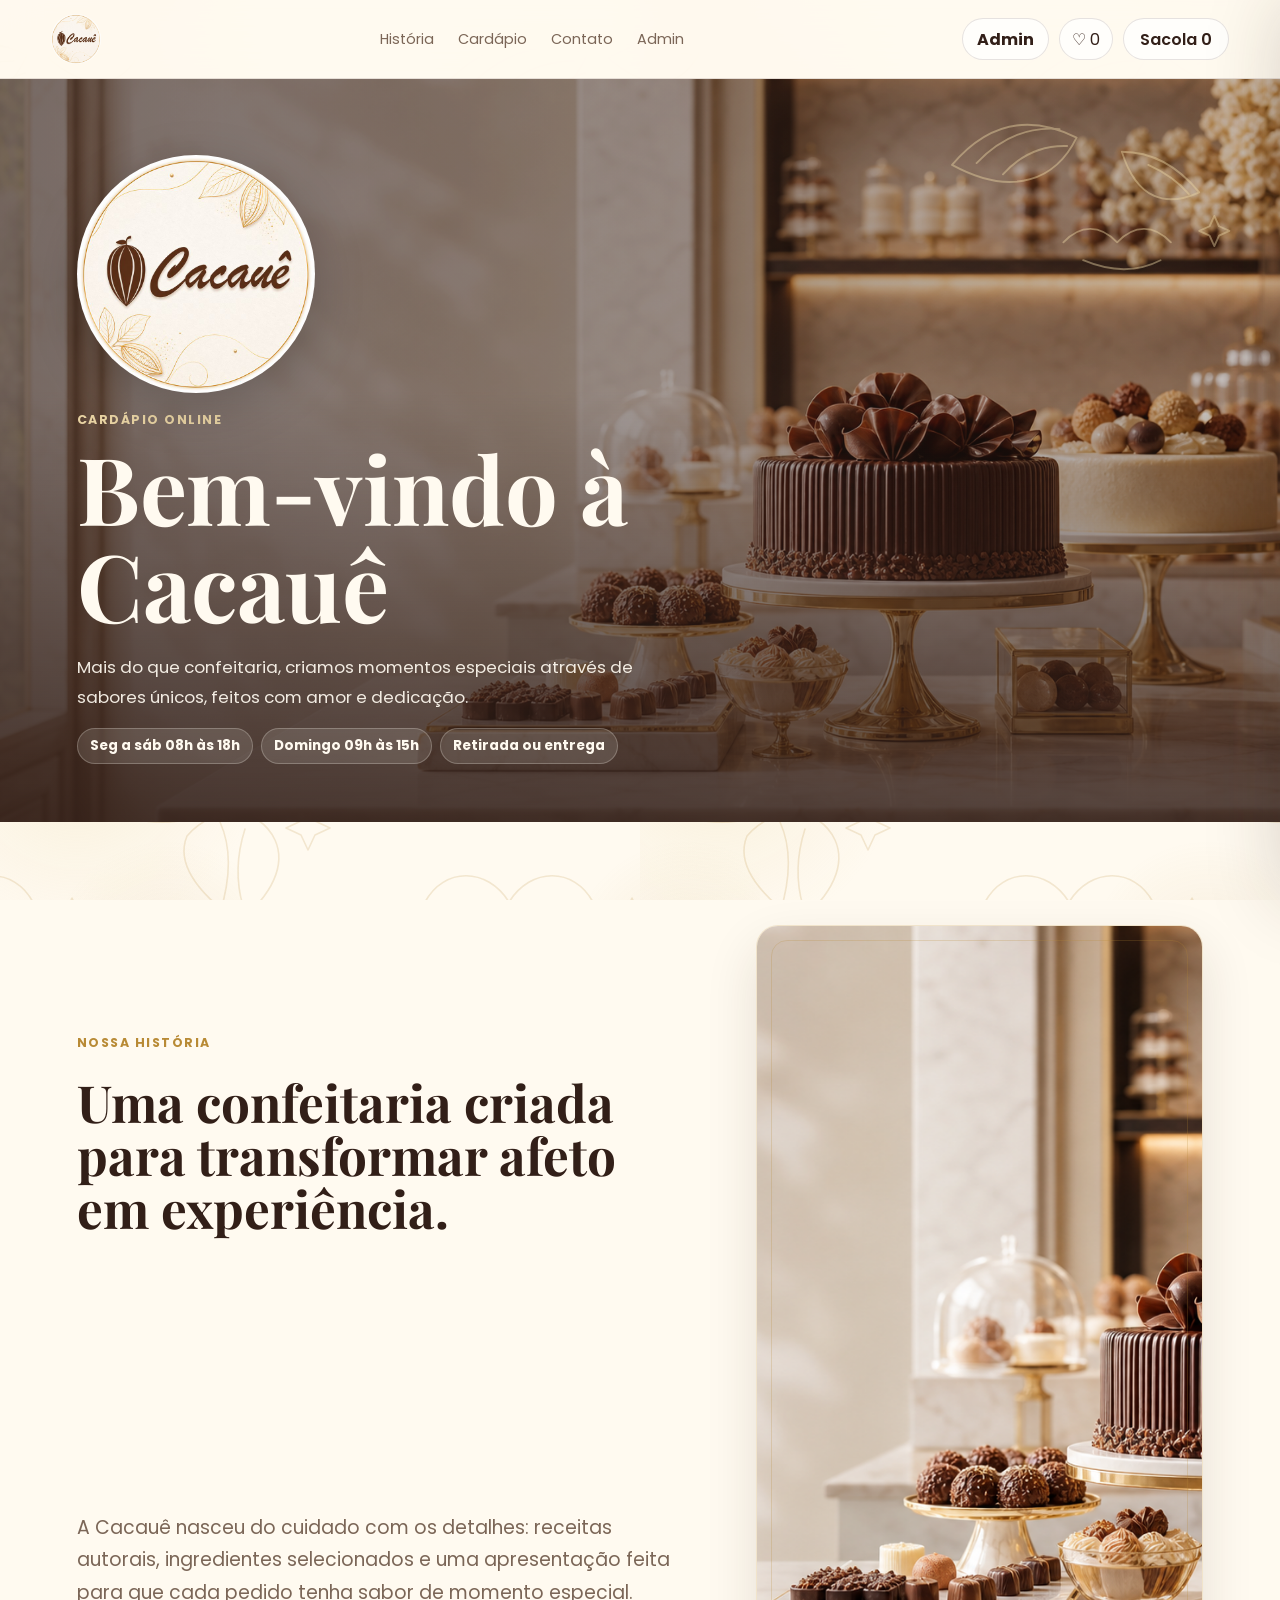
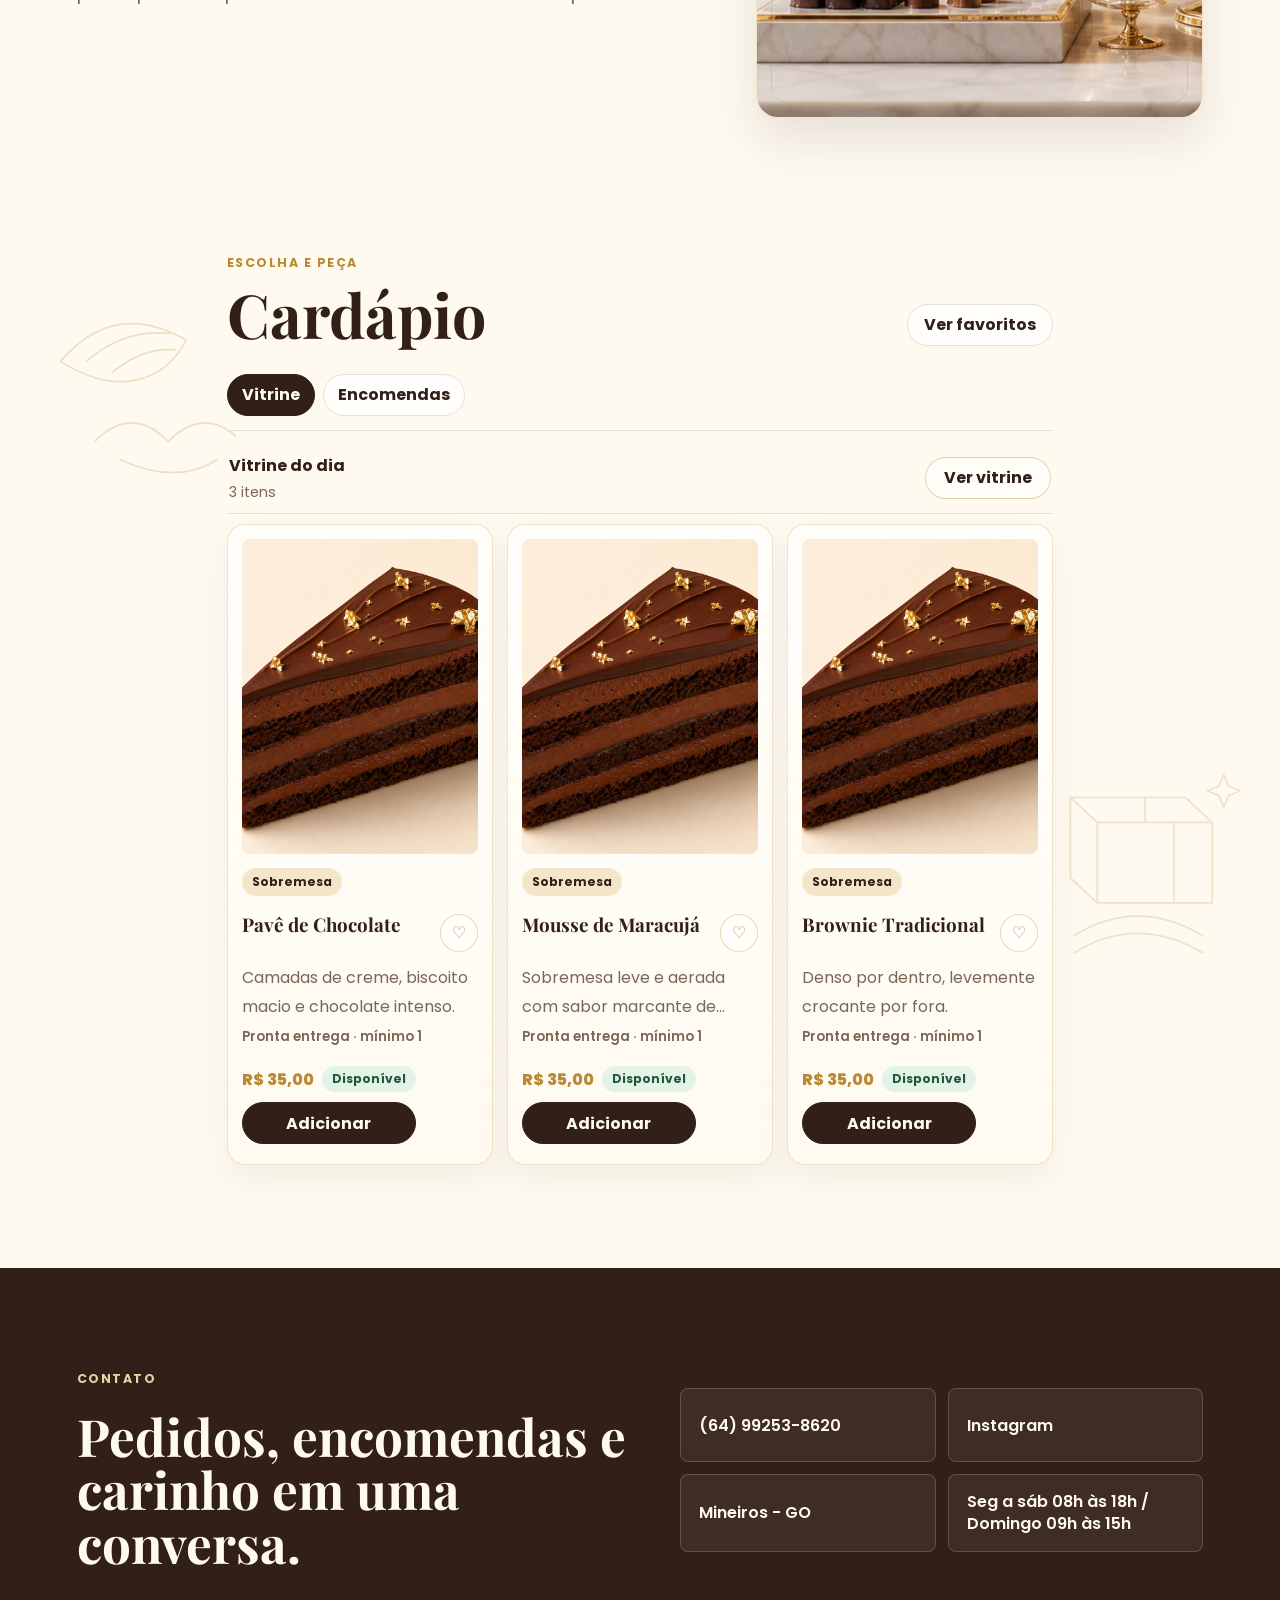
==== commit c065fff6: "Add files via upload" ====
--- a/index.html
+++ b/index.html
@@ -15,7 +15,7 @@
     <link rel="preconnect" href="https://fonts.googleapis.com" />
     <link rel="preconnect" href="https://fonts.gstatic.com" crossorigin />
     <link href="https://fonts.googleapis.com/css2?family=Playfair+Display:wght@600;700&family=Poppins:wght@300;400;500;600;700&display=swap" rel="stylesheet" />
-    <link rel="stylesheet" href="styles.css?v=40" />
+    <link rel="stylesheet" href="styles.css?v=46" />
   </head>
   <body>
     <header class="topbar">
@@ -56,11 +56,11 @@
         <div class="story-copy">
           <span class="eyebrow" id="storyEyebrow">Nossa história</span>
           <h2 id="storyTitle">Uma confeitaria criada para transformar afeto em experiência.</h2>
-          <p id="storyText">A Cacauê nasceu do cuidado com os detalhes: receitas autorais, ingredientes selecionados e uma apresentação feita para que cada pedido tenha sabor de momento especial.</p>
         </div>
         <div class="story-media">
           <img id="storyImage" src="assets/hero-cacaue.png" alt="História da Cacauê" />
         </div>
+        <p class="story-text" id="storyText">A Cacauê nasceu do cuidado com os detalhes: receitas autorais, ingredientes selecionados e uma apresentação feita para que cada pedido tenha sabor de momento especial.</p>
       </section>
 
       <section class="section care-section page-extra">
--- a/styles.css
+++ b/styles.css
@@ -295,16 +295,22 @@
   grid-template-columns: minmax(0, 1fr) minmax(260px, 0.72fr);
   align-items: center;
   gap: clamp(22px, 5vw, 58px);
+  grid-template-areas:
+    "copy media"
+    "text media";
   padding-top: clamp(34px, 6vw, 72px);
   padding-bottom: clamp(34px, 6vw, 72px);
 }
 
 .story-copy {
   display: grid;
+  grid-area: copy;
   gap: 14px;
 }
 
-.story-copy p {
+.story-text {
+  grid-area: text;
+  margin: 0;
   max-width: 680px;
   color: var(--muted);
   font-size: clamp(1rem, 2vw, 1.18rem);
@@ -313,6 +319,7 @@
 
 .story-media {
   position: relative;
+  grid-area: media;
   overflow: hidden;
   border: 1px solid rgba(184, 138, 53, 0.2);
   border-radius: 22px;
@@ -792,6 +799,20 @@
   cursor: pointer;
 }
 
+.menu-grid.premium-layout > .menu-card,
+.menu-subgrid.premium-subgrid > .menu-card {
+  grid-template-columns: 1fr;
+  grid-template-rows: auto 1fr;
+  min-height: 100%;
+  padding: 14px;
+  background:
+    linear-gradient(180deg, rgba(255, 254, 251, 0.96), rgba(255, 250, 240, 0.88)),
+    radial-gradient(circle at 50% 4%, rgba(232, 211, 163, 0.18), transparent 32%);
+  border: 1px solid rgba(184, 138, 53, 0.22);
+  border-radius: 18px;
+  box-shadow: 0 14px 34px rgba(50, 31, 24, 0.06);
+}
+
 .menu-card::before {
   content: "";
   position: absolute;
@@ -840,6 +861,13 @@
   display: grid;
   align-content: start;
   gap: 6px;
+  min-width: 0;
+}
+
+.menu-grid.premium-layout .menu-card-body,
+.menu-subgrid.premium-subgrid .menu-card-body {
+  grid-template-rows: auto auto auto 1fr auto auto;
+  height: 100%;
 }
 
 .menu-card-title {
@@ -852,6 +880,16 @@
 .menu-card-title h3 {
   min-height: 0;
   font-size: 1.18rem;
+}
+
+.menu-grid.premium-layout .menu-card-title h3,
+.menu-subgrid.premium-subgrid .menu-card-title h3 {
+  display: -webkit-box;
+  overflow: hidden;
+  min-height: 2.35em;
+  line-height: 1.12;
+  -webkit-box-orient: vertical;
+  -webkit-line-clamp: 2;
 }
 
 .menu-meta {
@@ -868,9 +906,39 @@
   line-height: 1.25;
 }
 
+.menu-grid.premium-layout .menu-card-subtitle,
+.menu-subgrid.premium-subgrid .menu-card-subtitle {
+  min-height: 1.25em;
+}
+
+.menu-grid.premium-layout .menu-card p,
+.menu-subgrid.premium-subgrid .menu-card p {
+  display: -webkit-box;
+  overflow: hidden;
+  min-height: 2.7em;
+  -webkit-box-orient: vertical;
+  -webkit-line-clamp: 2;
+}
+
+.menu-grid.premium-layout .menu-meta,
+.menu-subgrid.premium-subgrid .menu-meta {
+  display: -webkit-box;
+  overflow: hidden;
+  min-height: 2.5em;
+  -webkit-box-orient: vertical;
+  -webkit-line-clamp: 2;
+}
+
 .menu-card .product-footer {
   align-items: center;
   margin-top: 4px;
+}
+
+.menu-grid.premium-layout .product-footer,
+.menu-subgrid.premium-subgrid .product-footer {
+  display: grid;
+  gap: 10px;
+  margin-top: auto;
 }
 
 .menu-card .product-footer > div {
@@ -878,6 +946,20 @@
   flex-wrap: wrap;
   align-items: center;
   gap: 8px;
+}
+
+.menu-grid.premium-layout .product-footer > div,
+.menu-subgrid.premium-subgrid .product-footer > div {
+  justify-content: space-between;
+}
+
+.menu-grid.premium-layout .price,
+.menu-grid.premium-layout .status,
+.menu-subgrid.premium-subgrid .price,
+.menu-subgrid.premium-subgrid .status {
+  display: inline-flex;
+  align-items: center;
+  min-height: 26px;
 }
 
 .menu-grid.premium-layout {
@@ -2184,6 +2266,9 @@
     grid-template-columns: minmax(0, 1fr) minmax(260px, 0.58fr);
     align-items: center;
     gap: 38px;
+    grid-template-areas:
+      "copy media"
+      "text media";
     padding-top: 58px;
     padding-bottom: 58px;
   }
@@ -2202,7 +2287,7 @@
     font-size: clamp(2.7rem, 5vw, 3.8rem);
   }
 
-  .story-copy p {
+  .story-text {
     display: block;
     overflow: visible;
     font-size: 1.08rem;
@@ -2593,9 +2678,13 @@
   }
 
   .story-section {
-    grid-template-columns: minmax(0, 1fr) minmax(118px, 38vw);
+    grid-template-columns: 1fr;
     align-items: start;
-    gap: 12px;
+    gap: 14px;
+    grid-template-areas:
+      "copy"
+      "media"
+      "text";
     padding-top: 24px;
     padding-bottom: 28px;
   }
@@ -2608,11 +2697,12 @@
 
   .story-media img {
     aspect-ratio: 9 / 16;
-    max-height: 360px;
+    max-height: min(78vh, 560px);
   }
 
   .story-copy {
     gap: 9px;
+    min-width: 0;
   }
 
   .story-copy .eyebrow {
@@ -2620,18 +2710,17 @@
   }
 
   .story-copy h2 {
-    max-width: 12ch;
-    font-size: 1.62rem;
-    line-height: 1.03;
-  }
-
-  .story-copy p {
-    display: -webkit-box;
-    overflow: hidden;
-    font-size: 0.78rem;
-    line-height: 1.42;
-    -webkit-box-orient: vertical;
-    -webkit-line-clamp: 10;
+    max-width: 100%;
+    font-size: 2rem;
+    line-height: 1.05;
+    overflow-wrap: anywhere;
+  }
+
+  .story-text {
+    display: block;
+    overflow: visible;
+    font-size: 0.92rem;
+    line-height: 1.52;
   }
 
   #cardapio {
@@ -2761,6 +2850,12 @@
     box-shadow: 0 10px 26px rgba(50, 31, 24, 0.045);
   }
 
+  .menu-grid.premium-layout > .menu-card,
+  .menu-subgrid.premium-subgrid > .menu-card {
+    padding: 9px;
+    border-radius: 16px;
+  }
+
   .menu-card-media {
     aspect-ratio: 3 / 4;
     width: 100%;
@@ -2808,6 +2903,11 @@
     min-width: 0;
   }
 
+  .menu-grid.premium-layout .menu-card-body,
+  .menu-subgrid.premium-subgrid .menu-card-body {
+    grid-template-rows: auto auto auto 1fr auto auto;
+  }
+
   .menu-card-title {
     align-items: start;
     gap: 6px;
@@ -2840,7 +2940,8 @@
   .menu-card .product-footer > div {
     display: flex;
     flex-wrap: wrap;
-    align-items: start;
+    align-items: center;
+    justify-content: space-between;
     gap: 5px;
     min-width: 0;
   }
@@ -3063,17 +3164,16 @@
 
 @media (max-width: 370px) {
   .story-section {
-    grid-template-columns: minmax(0, 1fr) minmax(106px, 36vw);
-    gap: 10px;
+    grid-template-columns: 1fr;
+    gap: 12px;
   }
 
   .story-copy h2 {
-    font-size: 1.42rem;
-  }
-
-  .story-copy p {
-    font-size: 0.72rem;
-    -webkit-line-clamp: 9;
+    font-size: 1.72rem;
+  }
+
+  .story-text {
+    font-size: 0.88rem;
   }
 
   .contact-grid {
